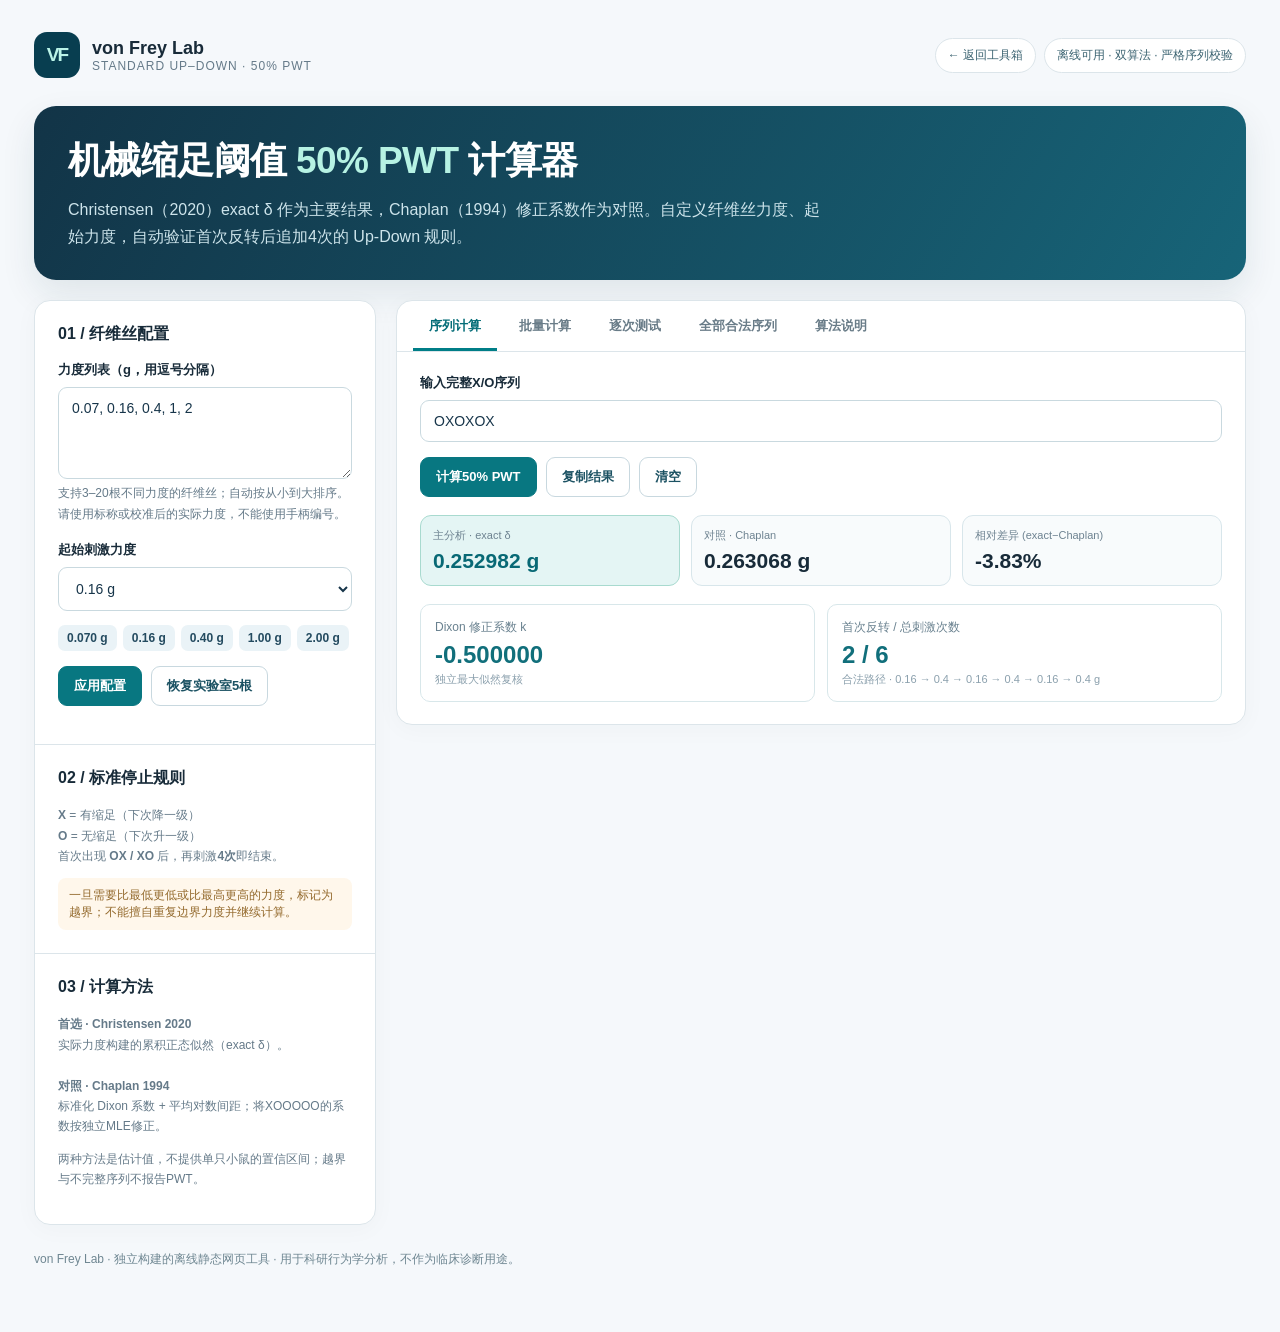
==== von-frey-pwt-calculator/index.html @ 16a39a07 "Add von Frey 50% PWT calculator" ====
<!doctype html>
<html lang="zh-CN">
<head>
<meta charset="utf-8" />
<meta name="viewport" content="width=device-width, initial-scale=1" />
<meta name="color-scheme" content="light" />
<title>50% PWT 计算器｜von Frey Up-Down 批量计算</title>
<meta name="description" content="免费的在线 von Frey 50% PWT 计算器，支持 Up-Down 序列校验、Christensen exact δ 与 Chaplan 算法、Excel 单列批量粘贴计算和结果复制。所有数据仅在浏览器本地处理。" />
<meta name="keywords" content="50% PWT计算器,von Frey,Up-Down法,机械缩足阈值,疼痛行为学,Christensen exact delta,Chaplan算法,批量计算,Excel" />
<meta name="author" content="Laishoupeng" />
<meta name="application-name" content="von Frey 50% PWT 计算器" />
<meta name="robots" content="index, follow, max-image-preview:large" />
<meta name="theme-color" content="#f5f8fb" />
<link rel="canonical" href="https://tools.laishoupeng.xyz/von-frey-pwt-calculator/" />
<meta property="og:type" content="website" />
<meta property="og:locale" content="zh_CN" />
<meta property="og:site_name" content="Laishoupeng 科研工具箱" />
<meta property="og:title" content="von Frey 50% PWT 计算器" />
<meta property="og:description" content="验证 Up-Down 序列，单次或批量计算 50% PWT，并将结果直接复制回 Excel。" />
<meta property="og:url" content="https://tools.laishoupeng.xyz/von-frey-pwt-calculator/" />
<meta name="twitter:card" content="summary" />
<meta name="twitter:title" content="von Frey 50% PWT 计算器" />
<meta name="twitter:description" content="支持 Excel 批量粘贴与结果复制的浏览器本地 50% PWT 计算工具。" />
<link rel="icon" type="image/svg+xml" href="data:image/svg+xml,%3Csvg xmlns='http://www.w3.org/2000/svg' viewBox='0 0 64 64'%3E%3Crect x='2' y='2' width='60' height='60' rx='14' fill='%23083e50'/%3E%3Cpath d='M10 43l10-12 9 7 11-20 14 8' fill='none' stroke='%23baf4e8' stroke-width='5' stroke-linecap='round' stroke-linejoin='round'/%3E%3Ccircle cx='40' cy='18' r='4' fill='%23f0b35c'/%3E%3C/svg%3E" />
<script type="application/ld+json">
{"@context":"https://schema.org","@type":"WebApplication","name":"von Frey 50% PWT 计算器","url":"https://tools.laishoupeng.xyz/von-frey-pwt-calculator/","description":"使用 Up-Down 序列单次或批量计算机械缩足阈值 50% PWT，并支持 Excel 结果复制。","applicationCategory":"ScienceApplication","operatingSystem":"Any","browserRequirements":"Requires a modern web browser with JavaScript enabled","isAccessibleForFree":true,"inLanguage":"zh-CN","featureList":["Up-Down 序列校验","Christensen exact δ 计算","Chaplan 1994 对照计算","Excel 单列批量计算","结果复制"]}
</script>
<style>
:root{font-family:Inter,"Segoe UI","PingFang SC","Microsoft YaHei",Arial,sans-serif;color:#182b39;background:#f5f8fb;--navy:#123147;--muted:#657a89;--aqua:#007e87;--aqualite:#e4f5f4;--line:#dce5ea;--orange:#a46b20;--red:#ac424a}
*{box-sizing:border-box}body{margin:0}.shell{max-width:1260px;margin:auto;padding:32px 24px 64px}.mast{display:flex;align-items:center;justify-content:space-between;gap:16px;margin-bottom:28px}.brand{display:flex;gap:12px;align-items:center}.mark{width:46px;height:46px;background:#083e50;color:#baf4e8;border-radius:13px;display:grid;place-items:center;font-weight:900;letter-spacing:-2px;font-size:19px}.brand small{display:block;color:var(--muted);font-size:12px;letter-spacing:1px}.brand b{font-size:18px}.tag{font-size:12px;background:white;color:#3c6472;border:1px solid var(--line);border-radius:99px;padding:8px 12px}.hero{background:linear-gradient(120deg,#123447,#176478);color:white;padding:30px 34px;border-radius:22px;box-shadow:0 14px 35px #173a4b19;margin-bottom:20px}.hero p{color:#cde4eb;margin:10px 0 0;line-height:1.7;max-width:760px}.hero h1{font-size:clamp(26px,3vw,37px);margin:0;font-weight:750;letter-spacing:-.6px}.hero em{font-style:normal;color:#b6f2e3}.layout{display:grid;grid-template-columns:342px minmax(0,1fr);gap:20px;align-items:start}.pane{background:white;border:1px solid var(--line);border-radius:16px;box-shadow:0 4px 24px #12304408;overflow:hidden}.pane section{padding:23px}.pane section+section{border-top:1px solid var(--line)}h2{font-size:16px;margin:0 0 16px}h3{font-size:14px;margin:0 0 10px}p,li{line-height:1.7}.hint{font-size:12px;color:var(--muted);line-height:1.7}.field{display:block;font-weight:650;font-size:13px;margin-bottom:8px}.control{width:100%;border:1px solid #c9d9df;border-radius:9px;padding:12px 13px;background:white;color:#17354a;font:inherit;font-size:14px}.control:focus{outline:2px solid #5dc6c3;outline-offset:1px}input,select,textarea{font:inherit}textarea{resize:vertical;min-height:92px}.gap{margin-top:17px}.pills{display:flex;gap:6px;flex-wrap:wrap;margin:14px 0 0}.pill{background:#eaf3f7;color:#244b60;border-radius:7px;padding:6px 9px;font-size:12px;font-weight:650}.metrics{display:grid;grid-template-columns:repeat(3,1fr);gap:11px;margin:18px 0}.metric{border:1px solid #d8e6eb;border-radius:11px;padding:12px;background:#f8fbfc}.metric label{color:#6e8391;font-size:11px;display:block;margin-bottom:6px}.metric b{font-size:21px;white-space:nowrap}.metric.feature{background:var(--aqualite);border-color:#a8dacf}.metric.feature b{color:#086975}.tabs{display:flex;gap:6px;border-bottom:1px solid var(--line);padding:0 16px;overflow:auto}.tab{border:0;background:none;border-bottom:3px solid transparent;padding:16px 16px 13px;cursor:pointer;white-space:nowrap;color:#697c88;font-weight:650;font-size:13px}.tab[aria-selected=true]{border-bottom-color:var(--aqua);color:#046d78}.view{padding:22px 23px}.view[hidden]{display:none}.actions{display:flex;align-items:center;gap:9px;flex-wrap:wrap;margin:15px 0}.btn{padding:10px 15px;border-radius:9px;border:1px solid #c8d8df;background:white;color:#1c5263;font-weight:650;cursor:pointer;font-size:13px}.btn.primary{color:white;background:#087781;border-color:#087781}.btn:disabled{opacity:.45;cursor:not-allowed}.btn:hover:not(:disabled){filter:brightness(.96)}.btn.red{color:#9d4a4e}.result{padding:15px 18px;background:#f0f8f9;border:1px solid #c5e2e6;border-radius:12px;margin-top:12px}.result.warning{background:#fff8ed;border-color:#f5d9a8}.result.error{background:#fff0f0;border-color:#f5c0c1}.result strong{display:block;font-size:16px;margin-bottom:4px}.result p{margin:4px 0;color:#456470;font-size:13px}.result.warning p{color:#8e681f}.result.error p{color:#8b4547}.two{display:grid;grid-template-columns:repeat(2,minmax(0,1fr));gap:12px}.kpi{border-radius:10px;border:1px solid #d8e7ea;padding:14px}.kpi span{display:block;color:#69818f;font-size:12px}.kpi strong{display:block;font-size:24px;margin-top:5px;color:#116f7b}.kpi small{display:block;font-size:11px;color:#8ba0ad;margin-top:3px}.stepper{display:flex;align-items:center;gap:11px;flex-wrap:wrap;padding:16px;background:#f5f9fa;border:1px solid var(--line);border-radius:12px}.stepper strong{font-size:27px;color:#074e67}.chip{background:#e8f3f6;border-radius:8px;padding:8px 10px;font-weight:650;font-size:13px}.chip.X{background:#fce8e7;color:#9b3540}.chip.O{background:#e3f3f0;color:#02746f}.step-track{display:flex;gap:7px;flex-wrap:wrap;margin:14px 0}.step-card{border:1px solid var(--line);border-radius:10px;padding:9px 12px;min-width:74px;text-align:center}.step-card b{display:block;font-size:18px;margin:3px 0}.step-card small{font-size:11px;color:var(--muted)}.step-card.X b{color:#b04b4d}.step-card.O b{color:#087c7e}.scroll{overflow:auto;max-height:430px;border:1px solid var(--line);border-radius:10px}.tbl{width:100%;border-collapse:collapse;font-size:12px;white-space:nowrap}.tbl th{background:#f0f6f8;color:#3b5967;text-align:left;font-size:12px;position:sticky;top:0;z-index:1}.tbl th,.tbl td{padding:10px 12px;border-bottom:1px solid #e4ebef}.tbl tr:hover td{background:#f8fbfc}.tablebar{display:flex;gap:8px;flex-wrap:wrap;justify-content:space-between;align-items:center;margin-bottom:12px}.tablebar input{max-width:230px}.note{padding:13px;border-left:3px solid #248e91;background:#eef7f8;border-radius:0 7px 7px 0;color:#365969;font-size:13px}.muted{color:var(--muted)}code{font-family:Consolas,monospace;background:#eef3f5;border-radius:4px;padding:2px 4px}a{color:#087984}.footer{margin:26px 0 0;color:#6f8792;font-size:12px}.badge{display:inline-block;background:#e6f5ef;color:#087a62;border-radius:6px;padding:4px 8px;font-size:11px}.formula{font-family:Cambria,Georgia,serif;font-size:17px}.small-value{font-size:11px;color:#718b95}.custom-note{margin-top:12px;padding:9px 11px;background:#fff7eb;border-radius:8px;color:#946a2d;font-size:12px}
@media(max-width:880px){.layout{grid-template-columns:1fr}.metrics{grid-template-columns:repeat(3,1fr)}.mast{flex-wrap:wrap}}@media(max-width:550px){.shell{padding:14px 12px 32px}.hero{padding:22px}.metrics{grid-template-columns:1fr}.two{grid-template-columns:1fr}.view{padding:16px}.pane section{padding:18px}}
/* Batch workflow and responsive refinements */
html{overflow-x:hidden}body{background:#f5f8fb}.pane{min-width:0}.mast-actions{display:flex;align-items:center;justify-content:flex-end;gap:8px;flex-wrap:wrap}.home-link{font-size:12px;background:white;color:#3c6472;border:1px solid var(--line);border-radius:99px;padding:8px 12px;text-decoration:none}.home-link:hover{border-color:#8bbdc2;color:#06727a}.tabs{scrollbar-width:thin}.batch-input{min-height:210px;line-height:1.65;font-family:"SFMono-Regular",Consolas,"Liberation Mono",monospace}.batch-summary{display:grid;grid-template-columns:repeat(3,minmax(0,1fr));gap:10px;margin:16px 0}.batch-stat{padding:12px 14px;border:1px solid #d7e5e9;border-radius:10px;background:#f8fbfc}.batch-stat span{display:block;color:#6d838f;font-size:11px}.batch-stat b{display:block;margin-top:3px;font-size:21px;color:#164d5c}.batch-stat.ok b{color:#08796f}.batch-stat.bad b{color:#a04950}.batch-status{display:inline-flex;align-items:center;border-radius:99px;padding:4px 8px;font-size:11px;font-weight:700}.batch-status.ok{color:#08745f;background:#e5f5ef}.batch-status.bad{color:#9b4048;background:#fcebec}.batch-status.blank{color:#71828a;background:#edf2f4}.batch-help{display:flex;align-items:flex-start;gap:8px;padding:11px 12px;margin-bottom:14px;border-radius:9px;background:#eef7f8;color:#436571;font-size:12px;line-height:1.6}.copy-feedback{margin:10px 0 0;font-size:12px;color:#08745f}.copy-feedback.error{color:#a04950}
@media(max-width:880px){.layout{display:flex;flex-direction:column}.layout main{order:1;width:100%}.layout aside{order:2;width:100%}}
@media(max-width:550px){.shell{padding:14px 10px 32px}.mast{align-items:flex-start;margin-bottom:16px}.brand{min-width:0}.brand small{font-size:10px;letter-spacing:.07em}.brand b{font-size:16px}.mark{width:42px;height:42px}.mast-actions{width:100%;justify-content:flex-start}.tag,.home-link{padding:7px 10px}.hero{padding:20px 18px;border-radius:16px}.hero h1{font-size:25px;line-height:1.2}.hero p{font-size:13px;line-height:1.6}.pane{border-radius:13px}.tabs{padding:0 6px;gap:0;scroll-snap-type:x proximity}.tab{padding:14px 11px 11px;scroll-snap-align:start}.view{padding:17px 14px}.pane section{padding:18px 15px}.control{font-size:16px}.actions{align-items:stretch}.actions .btn{flex:1 1 135px;min-height:44px}.batch-summary{grid-template-columns:1fr}.batch-input{min-height:185px}.scroll{max-height:390px}.tbl th,.tbl td{padding:9px 10px}.footer{padding-inline:4px}}
</style>
</head>
<body>
<div class="shell">
<header class="mast"><div class="brand"><span class="mark">VF</span><div><b>von Frey Lab</b><small>STANDARD UP–DOWN · 50% PWT</small></div></div><div class="mast-actions"><a class="home-link" href="/">← 返回工具箱</a><span class="tag">离线可用 · 双算法 · 严格序列校验</span></div></header>
<div class="hero"><h1>机械缩足阈值 <em>50% PWT</em> 计算器</h1><p>Christensen（2020）exact δ 作为主要结果，Chaplan（1994）修正系数作为对照。自定义纤维丝力度、起始力度，自动验证首次反转后追加4次的 Up-Down 规则。</p></div>
<div class="layout">
<aside class="pane"><section><h2>01 / 纤维丝配置</h2><label class="field" for="forces">力度列表（g，用逗号分隔）</label><textarea id="forces" class="control" spellcheck="false">0.07, 0.16, 0.4, 1, 2</textarea><div class="hint">支持3–20根不同力度的纤维丝；自动按从小到大排序。请使用标称或校准后的实际力度，不能使用手柄编号。</div><div class="gap"><label for="start" class="field">起始刺激力度</label><select id="start" class="control"></select></div><div class="pills" id="forcePills"></div><div class="actions"><button class="btn primary" id="apply">应用配置</button><button class="btn" id="resetDefault">恢复实验室5根</button></div><div class="result error" id="configError" hidden></div></section><section><h2>02 / 标准停止规则</h2><div class="hint"><b>X</b> = 有缩足（下次降一级）<br/><b>O</b> = 无缩足（下次升一级）<br/>首次出现 <b>OX / XO</b> 后，再刺激<b>4次</b>即结束。</div><div class="custom-note">一旦需要比最低更低或比最高更高的力度，标记为越界；不能擅自重复边界力度并继续计算。</div></section><section><h2>03 / 计算方法</h2><div class="hint"><b>首选 · Christensen 2020</b><br/>实际力度构建的累积正态似然（exact δ）。<br/><br/><b>对照 · Chaplan 1994</b><br/>标准化 Dixon 系数 + 平均对数间距；将XOOOOO的系数按独立MLE修正。</div><p class="hint">两种方法是估计值，不提供单只小鼠的置信区间；越界与不完整序列不报告PWT。</p></section></aside>
<main class="pane">
<div class="tabs" role="tablist"><button class="tab" role="tab" data-view="calc" aria-selected="true">序列计算</button><button class="tab" role="tab" data-view="batch" aria-selected="false">批量计算</button><button class="tab" role="tab" data-view="guide" aria-selected="false">逐次测试</button><button class="tab" role="tab" data-view="lookup" aria-selected="false">全部合法序列</button><button class="tab" role="tab" data-view="methods" aria-selected="false">算法说明</button></div>
<div class="view" id="calc"><label class="field" for="sequence">输入完整X/O序列</label><input class="control" id="sequence" value="OXOXOX" autocomplete="off" spellcheck="false" placeholder="例如 OXOXOX"/><div class="actions"><button id="doCalc" class="btn primary">计算50% PWT</button><button id="copyResult" class="btn">复制结果</button><button id="clearSeq" class="btn">清空</button></div><div id="calcOutput"></div></div>
<div class="view" id="batch" hidden><h2>从 Excel 批量计算</h2><div class="batch-help">从 Excel 复制一列 X/O 序列并直接粘贴到下方。粘贴后自动计算；内部空白行会保留，复制主结果列时仍与原行对齐。</div><label class="field" for="batchSequences">每行一个完整 X/O 序列</label><textarea class="control batch-input" id="batchSequences" autocomplete="off" spellcheck="false" placeholder="例如：&#10;OXOXOX&#10;XOXOXO&#10;OOXOXO"></textarea><div class="actions"><button id="doBatch" class="btn primary">批量计算</button><button id="copyBatchExact" class="btn" disabled>复制主结果列</button><button id="copyBatchTable" class="btn" disabled>复制完整表格</button><button id="clearBatch" class="btn">清空</button></div><p id="batchMessage" class="copy-feedback" role="status" aria-live="polite"></p><div id="batchSummary" class="batch-summary" hidden><div class="batch-stat"><span>输入行数</span><b id="batchTotal">0</b></div><div class="batch-stat ok"><span>成功计算</span><b id="batchOk">0</b></div><div class="batch-stat bad"><span>需检查</span><b id="batchBad">0</b></div></div><div id="batchTableWrap" class="scroll" hidden><table class="tbl"><thead><tr><th>行</th><th>序列</th><th>exact δ (g)</th><th>Chaplan (g)</th><th>状态</th></tr></thead><tbody id="batchRows"></tbody></table></div></div>
<div class="view" id="guide" hidden><h2>逐次刺激记录</h2><p class="hint">模拟实验记录：点击一次缩足状态后，自动提示下一根纤维丝。达到标准停止规则后停止。</p><div class="stepper"><div><div class="hint" id="guideStepLabel">下一次</div><strong id="guideForce">0.16 g</strong></div><span class="muted" id="guideInstruction">准备开始</span></div><div class="actions"><button id="guideO" class="btn primary">O · 未缩足</button><button id="guideX" class="btn">X · 有缩足</button><button id="guideUndo" class="btn">撤销</button><button id="guideReset" class="btn red">重置</button></div><div class="step-track" id="guideHistory"></div><div id="guideOutput"></div></div>
<div class="view" id="lookup" hidden><div class="tablebar"><div><h2 style="margin:0">完整合法序列查询表</h2><span class="hint" id="summaryCount"></span></div><div class="actions"><button class="btn" id="exportCSV">导出CSV</button><button class="btn" id="exportJSON">导出JSON</button></div></div><div class="tablebar"><input class="control" id="filterSeq" placeholder="筛选序列，例如 OXO"/></div><div class="scroll"><table class="tbl"><thead><tr><th>序列</th><th>exact δ (g)</th><th>Chaplan (g)</th><th>差异</th><th>路径 (g)</th></tr></thead><tbody id="lookupRows"></tbody></table></div><p class="hint" id="boundaryCount"></p></div>
<div class="view" id="methods" hidden><h2>数学模型与出处</h2><p class="note">所有输入力度先转换为log₁₀(g)。给定各次阳性和阴性结果，使用累积正态模型的条件似然估计50%位置，最后再取10的幂转换回g。</p><h3 class="gap">Christensen exact δ（主算法）</h3><p class="hint">重建每次刺激的真实对数力度。以本轮实际访问的最高和最低纤维丝的对数差，除以其级数差，作为模型宽度参数 d；对给定各次X/O的正态似然，沿最后一次力度的对数值±2d数值寻优，得到50%对数阈值。与作者公开R程序的 <code>delta_type = "exact"</code> 定义一致。</p><h3>Chaplan 传统对照</h3><p class="hint"><span class="formula">PWT = F<sub>last</sub> × 10<sup>kδ</sup></span>，其中δ为全套纤维丝的平均对数间距，k通过等间隔、标准差为1的正态二元反应似然重新计算，而不是复制可能有误的k查表。对 <code>XOOOOO</code> 得到约 −0.893064，而不是疑似笔误的 −0.983。</p><h3>边界与局限</h3><p class="hint">这里的“exact”指按实际力度估计，而不等于获得生理真值或完美置信区间。算法假定每次刺激条件独立、反应分布稳定；每次测试应避免强烈运动与非刺激诱发缩足。所有输出在统计上属于模型点估计。</p><h3>论文与实现</h3><p class="hint"><a href="https://doi.org/10.1002/ejp.1528" target="_blank" rel="noopener">Christensen et al., European Journal of Pain (2020)</a><br/><a href="https://github.com/MikkelAStorm/Up.Down.Method" target="_blank" rel="noopener">作者R算法</a><br/><a href="https://doi.org/10.1016/0165-0270(94)90144-9" target="_blank" rel="noopener">Chaplan et al., Journal of Neuroscience Methods (1994)</a></p></div>
</main></div>
<footer class="footer">von Frey Lab · 独立构建的离线静态网页工具 · 用于科研行为学分析，不作为临床诊断用途。</footer>
</div>
<script>
/*
 Von Frey Up-Down 50% threshold calculator.
 Independent JavaScript implementation of the published statistical procedures.
 Christensen exact δ definition verified against M.A. Storm public up_down_ld50 R implementation.
 License: MIT for this independently authored JavaScript implementation.
 Bibliography in README. No copied R source code.
*/
(function (root, maker) {
  const api = maker();
  if (typeof module === 'object' && module.exports) module.exports = api;
  root.VonFreyEngine = api;
})(typeof globalThis !== 'undefined' ? globalThis : this, function () {
  'use strict';
  const SQRT2 = Math.sqrt(2);
  function parseForces(input) {
    const raw = Array.isArray(input) ? input.map(Number) : String(input).split(/[\s,，;；、]+/).filter(Boolean).map(Number);
    if (raw.length < 3 || raw.length > 20) throw Error('需要3–20根已标定力度的纤维丝。');
    if (raw.some(x => !Number.isFinite(x) || x <= 0)) throw Error('力度必须是正数，单位g。');
    const f = raw.slice().sort((a,b)=>a-b);
    if (f.some((v,i)=>i>0 && (v-f[i-1]) < 1e-12)) throw Error('力度必须互不重复。');
    return f;
  }
  function stepIndex(forces,start) {
    const i = forces.findIndex(f=>Math.abs(f-start)<Math.max(1e-12,Math.abs(f)*1e-10));
    if(i<0) throw Error('起始力度必须是纤维丝列表中的一根。');
    return i;
  }
  function analyze(raw, forces, start, extra=4) {
    let seq=String(raw||'').toUpperCase().replace(/[\s,，;；、]+/g,'');
    const f=parseForces(forces), st=stepIndex(f,Number(start));
    if (!Number.isInteger(extra) || extra<1 || extra>20) throw Error('反转后追加次数应在1–20之间。');
    if (/[^XO]/.test(seq)) return {status:'invalid',message:'只能使用X（缩足）或O（未缩足）表示刺激结果。',sequence:seq};
    let indices=[],reverseAt=-1, next=st;
    for(let i=0;i<seq.length;i++){
      if(next<0 || next>=f.length) return {status:'invalid',message:`第${i+1}次刺激需要超出已有纤维丝范围，数据不可能按当前配置产生。`,sequence:seq,path_g:indices.map(j=>f[j])};
      indices.push(next);
      if (i>0 && reverseAt<0 && seq[i]!==seq[i-1])reverseAt=i;
      if (reverseAt>=0 && i >= reverseAt+extra+1) return {status:'invalid',message:`首次反转后只允许追加${extra}次刺激，存在多余的响应记录。`,sequence:seq,path_g:indices.map(j=>f[j])};
      if (reverseAt>=0 && i===reverseAt+extra && seq.length!==i+1) return {status:'invalid',message:`首次反转后只允许追加${extra}次刺激，实际输入了额外记录。`,sequence:seq,path_g:indices.map(j=>f[j])};
      if (reverseAt>=0 && i===reverseAt+extra) return {status:'complete',sequence:seq,path_g:indices.map(j=>f[j]),indices,reverse_trial:reverseAt+1,expected_length:reverseAt+1+extra,first_force_g:f[st],last_force_g:f[indices[indices.length-1]],forced_end:true};
      next += seq[i]==='X'?-1:1;
    }
    if(next<0 || next>=f.length) return {status:'boundary',sequence:seq,path_g:indices.map(j=>f[j]),message:`需要${next<0?'更低':'更高'}一级纤维丝，当前无法继续标准Up-Down测定；请补充纤维丝。`};
    return {status:'incomplete',sequence:seq,path_g:indices.map(j=>f[j]),next_force_g:f[next],reverse_trial:reverseAt<0?null:reverseAt+1,remaining:reverseAt<0?null:reverseAt+extra+1-seq.length,message:reverseAt<0?'尚未出现首次反转，继续测试。':`首次反转后还需${reverseAt+extra+1-seq.length}次刺激。`};
  }
  // Complementary error function; max absolute error approximately 1.5e-7.
  // Used only as the standard-normal CDF evaluation in a one-parameter likelihood.
  function erfc(x) {
    const z=Math.abs(x), t=1/(1+z*0.5);
    const a=t*Math.exp(-z*z - 1.26551223 + t*(1.00002368 + t*(0.37409196 + t*(0.09678418 + t*(-0.18628806 + t*(0.27886807 + t*(-1.13520398 + t*(1.48851587 + t*(-0.82215223 + t*0.17087277)))))))));
    return x>=0 ? a : 2-a;
  }
  function cdf(x){return Math.max(1e-300,Math.min(1-1e-15,0.5*erfc(-x/SQRT2)));}
  function goldenMin(f,lo,hi){
    const t=(Math.sqrt(5)-1)/2;
    let a=lo,b=hi,c=b-t*(b-a),d=a+t*(b-a),fc=f(c),fd=f(d);
    for(let i=0;i<175;i++){
      if(Math.abs(b-a) < 1e-10*Math.max(1,Math.abs(a),Math.abs(b)))break;
      if(fc<fd){b=d;d=c;fd=fc;c=b-t*(b-a);fc=f(c);}else{a=c;c=d;fc=fd;d=a+t*(b-a);fd=f(d);}
    }
    return (a+b)/2;
  }
  function modelMLE(x, seq, sd, a, b){
    const fn=mu=>{
      let nll=0;
      for(let i=0;i<x.length;i++){
        const z=(x[i]-mu)/sd, p=cdf(z);
        nll -= seq[i]==='X' ? Math.log(p) : Math.log1p(-p);
      }
      return nll;
    };
    return goldenMin(fn,a,b);
  }
  function calculate(sequence,forces,start,extra=4){
    const f=parseForces(forces);
    const v=analyze(sequence,f,start,extra);
    if(v.status!=='complete')return v;
    const xs=v.indices.map(i=>Math.log10(f[i]));
    const low=Math.min(...v.indices),high=Math.max(...v.indices);
    const localDelta=(Math.log10(f[high])-Math.log10(f[low]))/(high-low);
    const constantDelta=(Math.log10(f[f.length-1])-Math.log10(f[0]))/(f.length-1);
    const lastX=xs[xs.length-1];
    const muExact=modelMLE(xs,v.sequence,localDelta,lastX-2*localDelta,lastX+2*localDelta);
    const idx=v.indices.map(Number);
    const theta=modelMLE(idx,v.sequence,1,idx[idx.length-1]-10,idx[idx.length-1]+10);
    const k=theta-idx[idx.length-1];
    const classic=f[v.indices[v.indices.length-1]]*Math.pow(10,k*constantDelta);
    const exact=Math.pow(10,muExact);
    return {...v,exact_pwt_g:exact,chaplan_pwt_g:classic,k_corrected:k,constant_delta:constantDelta,local_delta:localDelta,diff_percent:(exact/classic-1)*100,exact_boundary_warning:Math.abs(muExact-(lastX-2*localDelta))<1e-7||Math.abs(muExact-(lastX+2*localDelta))<1e-7};
  }
  function allValid(forces,start,extra=4){
    const f=parseForces(forces), r=[], excluded=new Set();
    function explore(s){
      const v=analyze(s,f,start,extra);
      if(v.status==='complete'){r.push(calculate(s,f,start,extra));return;}
      if(v.status==='boundary'){excluded.add(s);return;}
      if(v.status==='invalid')return;
      explore(s+'O');explore(s+'X');
    }
    explore('');
    r.sort((a,b)=>a.sequence.length-b.sequence.length || a.sequence.localeCompare(b.sequence));
    return {rows:r,boundary_prefixes:[...excluded].sort()};
  }
  return {parseForces,analyze,calculate,allValid};
});

</script>
<script>
(function(){
'use strict';
const E=window.VonFreyEngine;
const $=id=>document.getElementById(id);
let fs=[.07,.16,.4,1,2], start=.16, guideSeq='', all=null, last=null, batchRows=[], batchTimer=null;
function fmt(n,d=6){return Number(n).toFixed(d)}
function esc(s){return String(s).replace(/[&<>"']/g,c=>({'&':'&amp;','<':'&lt;','>':'&gt;','"':'&quot;',"'":'&#39;'}[c]));}
function save(name,body,type){const b=new Blob([body],{type}); const url=URL.createObjectURL(b);const a=document.createElement('a');a.href=url;a.download=name;document.body.append(a);a.click();a.remove();setTimeout(()=>URL.revokeObjectURL(url),2000)}
function buildConfig(){try{const candidate=E.parseForces($('forces').value); const old=+($('start').value||.16); fs=candidate;start=fs.some(x=>Math.abs(x-old)<1e-10)?old:fs[Math.floor(fs.length/2)];$('start').innerHTML=fs.map(x=>`<option value="${x}" ${x===start?'selected':''}>${x} g</option>`).join('');$('forcePills').innerHTML=fs.map(x=>`<span class="pill">${fmt(x, x<.1?3:2)} g</span>`).join('');$('configError').hidden=true;all=E.allValid(fs,start);renderLookup();guideSeq='';renderGuide();renderCalc();refreshBatch();}catch(err){$('configError').hidden=false;$('configError').textContent=err.message;}}
function updateStart(){start=+$('start').value;all=E.allValid(fs,start);renderLookup();guideSeq='';renderGuide();renderCalc();refreshBatch();}
function resultHTML(v){if(v.status==='complete')return `<div class="metrics"><div class="metric feature"><label>主分析 · exact δ</label><b>${fmt(v.exact_pwt_g)} g</b></div><div class="metric"><label>对照 · Chaplan</label><b>${fmt(v.chaplan_pwt_g)} g</b></div><div class="metric"><label>相对差异 (exact−Chaplan)</label><b>${v.diff_percent>0?'+':''}${fmt(v.diff_percent,2)}%</b></div></div><div class="two"><div class="kpi"><span>Dixon 修正系数 k</span><strong>${fmt(v.k_corrected,6)}</strong><small>独立最大似然复核</small></div><div class="kpi"><span>首次反转 / 总刺激次数</span><strong>${v.reverse_trial} / ${v.sequence.length}</strong><small>合法路径 · ${v.path_g.join(' → ')} g</small></div></div>${v.exact_boundary_warning?'<div class="result warning">该序列的exact参数接近搜索范围边缘，需谨慎解释。</div>':''}`;
let name=v.status==='boundary'?'超出纤维丝范围':v.status==='incomplete'?'序列尚未完成':'序列不合法';return `<div class="result ${v.status==='invalid'?'error':'warning'}"><strong>${name}</strong><p>${esc(v.message)}</p>${v.next_force_g?'<p>下一根：'+v.next_force_g+' g</p>':''}${v.path_g&&v.path_g.length?'<p>已测试力度：'+esc(v.path_g.join(' → '))+' g</p>':''}</div>`}
function renderCalc(){const input=$('sequence').value;last=E.calculate(input,fs,start);$('calcOutput').innerHTML=resultHTML(last)}
function batchStatus(v){if(v.status==='complete')return '计算成功';if(v.status==='boundary')return '超出范围';if(v.status==='incomplete')return '序列未完成';if(v.status==='blank')return '空白行';return '序列不合法';}
function readBatchLines(){const lines=$('batchSequences').value.replace(/\r\n?/g,'\n').split('\n');while(lines.length&&lines[lines.length-1].trim()==='')lines.pop();return lines.map((value,index)=>({row:index+1,sequence:value.trim()}));}
function renderBatch(){const total=batchRows.length,ok=batchRows.filter(r=>r.result.status==='complete').length,bad=batchRows.filter(r=>r.result.status!=='complete'&&r.result.status!=='blank').length;$('batchSummary').hidden=total===0;$('batchTableWrap').hidden=total===0;$('batchTotal').textContent=total;$('batchOk').textContent=ok;$('batchBad').textContent=bad;$('copyBatchExact').disabled=total===0||ok===0;$('copyBatchTable').disabled=total===0;$('batchRows').innerHTML=batchRows.map(r=>{const v=r.result,complete=v.status==='complete',blank=v.status==='blank',message=complete?'':blank?'':v.message||'';return `<tr><td>${r.row}</td><td>${r.sequence?`<code>${esc(r.sequence)}</code>`:'—'}</td><td>${complete?fmt(v.exact_pwt_g):'—'}</td><td>${complete?fmt(v.chaplan_pwt_g):'—'}</td><td><span class="batch-status ${complete?'ok':blank?'blank':'bad'}" title="${esc(message)}">${batchStatus(v)}</span></td></tr>`}).join('');}
function runBatch(silent=false){const lines=readBatchLines();batchRows=lines.map(item=>({row:item.row,sequence:item.sequence,result:item.sequence?E.calculate(item.sequence,fs,start):{status:'blank',message:'空白行'}}));renderBatch();if(!silent)$('batchMessage').textContent=lines.length?`已按当前配置计算 ${lines.length} 行。`:'';}
function refreshBatch(){if($('batchSequences').value.trim())runBatch(true);else{batchRows=[];renderBatch();}}
async function copyText(text){try{if(navigator.clipboard&&window.isSecureContext){await navigator.clipboard.writeText(text);return true;}const area=document.createElement('textarea');area.value=text;area.setAttribute('readonly','');area.style.position='fixed';area.style.opacity='0';document.body.append(area);area.select();const ok=document.execCommand('copy');area.remove();return ok;}catch(_){return false;}}
async function copyBatch(mode){if(!batchRows.length)return;const text=mode==='exact'?batchRows.map(r=>r.result.status==='complete'?fmt(r.result.exact_pwt_g):'').join('\r\n'):[['序列','exact δ (g)','Chaplan (g)','状态','说明'].join('\t'),...batchRows.map(r=>{const v=r.result;return [r.sequence,v.status==='complete'?fmt(v.exact_pwt_g):'',v.status==='complete'?fmt(v.chaplan_pwt_g):'',batchStatus(v),v.status==='complete'?'':v.message||''].join('\t')})].join('\r\n');const ok=await copyText(text);$('batchMessage').textContent=ok?(mode==='exact'?'主结果列已复制，可直接粘贴回 Excel。':'完整结果表已复制，可直接粘贴到 Excel。'):'复制失败，请检查浏览器剪贴板权限。';$('batchMessage').classList.toggle('error',!ok);}
function renderGuide(){const v=E.analyze(guideSeq,fs,start);const finished=v.status==='complete'||v.status==='boundary'||v.status==='invalid';$('guideO').disabled=finished;$('guideX').disabled=finished;$('guideUndo').disabled=guideSeq.length===0;$('guideForce').textContent=v.next_force_g?`${v.next_force_g} g`:'—';$('guideStepLabel').textContent=finished?'本轮结束':`第 ${guideSeq.length+1} 次刺激`;$('guideInstruction').textContent=v.status==='incomplete'?(v.reverse_trial?`第${v.reverse_trial}次出现首次反转`:'尚未反转'):v.status==='complete'?'达到标准停止规则':v.status==='boundary'?'下一步已越界':'等待开始';$('guideHistory').innerHTML=[...guideSeq].map((x,i)=>`<div class="step-card ${x}"><small>${i+1} / ${v.path_g?.[i]||'?' } g</small><b>${x}</b></div>`).join('');$('guideOutput').innerHTML=guideSeq.length?resultHTML(E.calculate(guideSeq,fs,start)):'';}
function renderLookup(){if(!all)return;$('summaryCount').textContent=`${all.rows.length}条合法完整序列，${all.boundary_prefixes.length}种边界终止路径`;$('boundaryCount').textContent='边界前缀：'+all.boundary_prefixes.join('、')+'。这些记录均无法生成完整50% PWT。';drawLookup();}
function drawLookup(){const q=$('filterSeq').value.trim().toUpperCase();const rows=all.rows.filter(r=>r.sequence.includes(q));$('lookupRows').innerHTML=rows.map(r=>`<tr><td><code>${r.sequence}</code></td><td><b>${fmt(r.exact_pwt_g)}</b></td><td>${fmt(r.chaplan_pwt_g)}</td><td>${r.diff_percent>0?'+':''}${fmt(r.diff_percent,2)}%</td><td>${r.path_g.join(' → ')}</td></tr>`).join('')||'<tr><td colspan="5">无匹配的合法序列</td></tr>'}
function exportRows(){return all.rows.map(r=>({sequence:r.sequence,exact_pwt_g:r.exact_pwt_g,chaplan_corrected_pwt_g:r.chaplan_pwt_g,k_corrected:r.k_corrected,delta_mean: r.constant_delta,delta_local:r.local_delta,first_reversal_trial:r.reverse_trial,forces_g:r.path_g}));}
for(const b of document.querySelectorAll('.tab'))b.addEventListener('click',()=>{for(const tab of document.querySelectorAll('.tab')){let active=tab===b;tab.setAttribute('aria-selected',String(active));$(tab.dataset.view).hidden=!active;}});
$('apply').onclick=buildConfig;$('start').onchange=updateStart;$('resetDefault').onclick=()=>{$('forces').value='0.07, 0.16, 0.4, 1, 2';$('start').innerHTML='<option value="0.16">0.16 g</option>';buildConfig();};$('doCalc').onclick=renderCalc;$('sequence').addEventListener('keydown',e=>{if(e.key==='Enter')renderCalc()});$('clearSeq').onclick=()=>{$('sequence').value='';renderCalc()};$('copyResult').onclick=()=>{if(last?.status==='complete')navigator.clipboard?.writeText(`配置=${fs.join(',')}g;起点=${start}g;序列=${last.sequence};exact=${fmt(last.exact_pwt_g)}g;Chaplan=${fmt(last.chaplan_pwt_g)}g;路径=${last.path_g.join('>')}`)};
$('doBatch').onclick=()=>runBatch();$('batchSequences').addEventListener('input',()=>{clearTimeout(batchTimer);batchTimer=setTimeout(()=>runBatch(),220)});$('copyBatchExact').onclick=()=>copyBatch('exact');$('copyBatchTable').onclick=()=>copyBatch('table');$('clearBatch').onclick=()=>{clearTimeout(batchTimer);$('batchSequences').value='';$('batchMessage').textContent='';$('batchMessage').classList.remove('error');batchRows=[];renderBatch()};
$('guideO').onclick=()=>{guideSeq+='O';renderGuide()};$('guideX').onclick=()=>{guideSeq+='X';renderGuide()};$('guideUndo').onclick=()=>{guideSeq=guideSeq.slice(0,-1);renderGuide()};$('guideReset').onclick=()=>{guideSeq='';renderGuide()};$('filterSeq').oninput=drawLookup;
$('exportJSON').onclick=()=>save('von_frey_lookup_custom.json',JSON.stringify({filaments_g:fs,start_force_g:start,protocol:'first reversal + four stimuli',primary:'Christensen 2020 exact δ',reference:'Chaplan 1994 corrected',rows:exportRows(),boundary_prefixes:all.boundary_prefixes},null,2),'application/json');
$('exportCSV').onclick=()=>{const headers=['sequence','exact_pwt_g','chaplan_corrected_pwt_g','k_corrected','delta_mean','delta_local','first_reversal_trial','forces_g'];const lines=[headers.join(','),...exportRows().map(r=>headers.map(h=>h==='forces_g'?`"${r[h].join(' > ')}"`:r[h]).join(','))];save('von_frey_lookup_custom.csv','\uFEFF'+lines.join('\r\n'),'text/csv;charset=utf-8')};
buildConfig();
})();
</script>
</body></html>
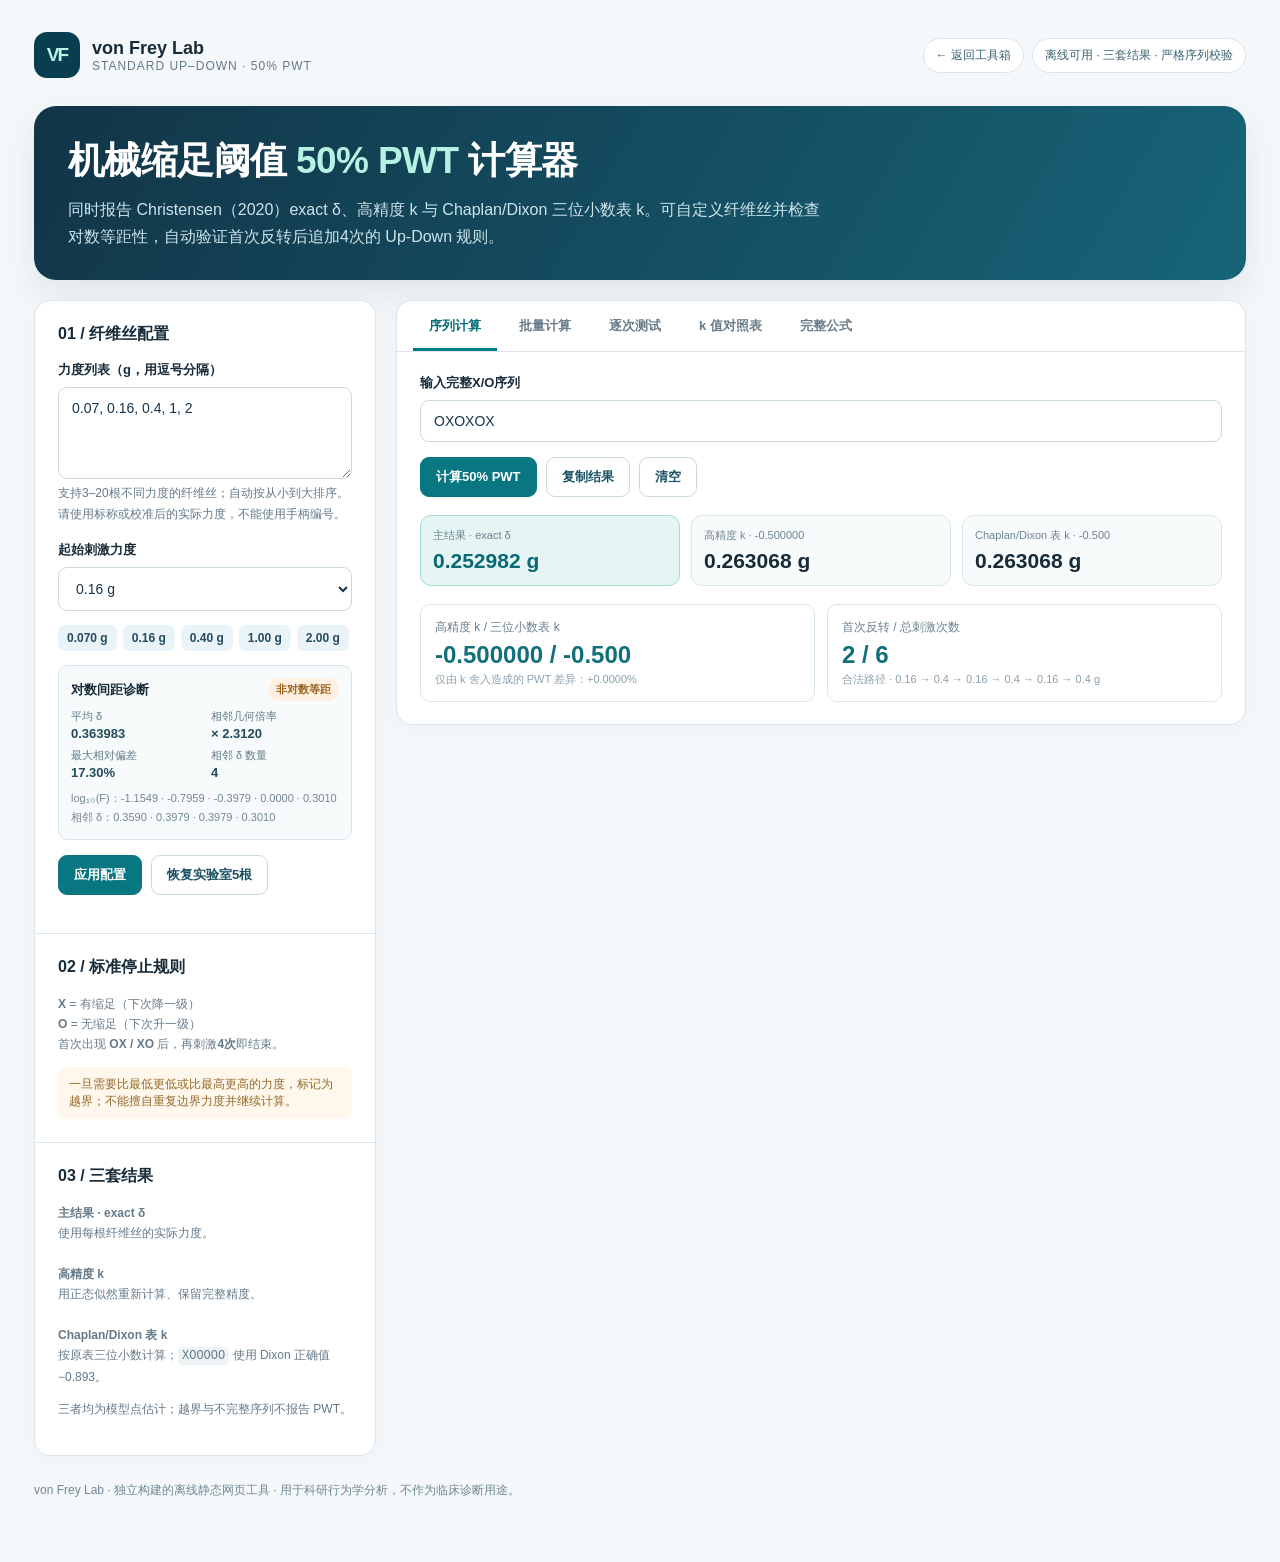
==== commit f55d646f: "Add Chaplan k table comparison and formulas" ====
--- a/von-frey-pwt-calculator/index.html
+++ b/von-frey-pwt-calculator/index.html
@@ -4,9 +4,9 @@
 <meta charset="utf-8" />
 <meta name="viewport" content="width=device-width, initial-scale=1" />
 <meta name="color-scheme" content="light" />
-<title>50% PWT 计算器｜von Frey Up-Down 批量计算</title>
-<meta name="description" content="免费的在线 von Frey 50% PWT 计算器，支持 Up-Down 序列校验、Christensen exact δ 与 Chaplan 算法、Excel 单列批量粘贴计算和结果复制。所有数据仅在浏览器本地处理。" />
-<meta name="keywords" content="50% PWT计算器,von Frey,Up-Down法,机械缩足阈值,疼痛行为学,Christensen exact delta,Chaplan算法,批量计算,Excel" />
+<title>50% PWT 计算器｜Chaplan k 值表与完整公式</title>
+<meta name="description" content="免费的在线 von Frey 50% PWT 计算器，支持 Christensen exact δ、高精度 k、Chaplan/Dixon 原表 k 对照、完整公式、对数等距诊断及 Excel 批量计算。所有数据仅在浏览器本地处理。" />
+<meta name="keywords" content="50% PWT计算器,von Frey,Up-Down法,Chaplan k值表,Dixon 1980,机械缩足阈值,Christensen exact delta,对数等距,批量计算,Excel" />
 <meta name="author" content="Laishoupeng" />
 <meta name="application-name" content="von Frey 50% PWT 计算器" />
 <meta name="robots" content="index, follow, max-image-preview:large" />
@@ -16,14 +16,14 @@
 <meta property="og:locale" content="zh_CN" />
 <meta property="og:site_name" content="Laishoupeng 科研工具箱" />
 <meta property="og:title" content="von Frey 50% PWT 计算器" />
-<meta property="og:description" content="验证 Up-Down 序列，单次或批量计算 50% PWT，并将结果直接复制回 Excel。" />
+<meta property="og:description" content="验证 Up-Down 序列，对照 Chaplan/Dixon 原表与高精度 k，单次或批量计算 50% PWT。" />
 <meta property="og:url" content="https://tools.laishoupeng.xyz/von-frey-pwt-calculator/" />
 <meta name="twitter:card" content="summary" />
 <meta name="twitter:title" content="von Frey 50% PWT 计算器" />
-<meta name="twitter:description" content="支持 Excel 批量粘贴与结果复制的浏览器本地 50% PWT 计算工具。" />
+<meta name="twitter:description" content="含 Chaplan/Dixon k 值对照、完整公式、等距诊断与 Excel 批量计算。" />
 <link rel="icon" type="image/svg+xml" href="data:image/svg+xml,%3Csvg xmlns='http://www.w3.org/2000/svg' viewBox='0 0 64 64'%3E%3Crect x='2' y='2' width='60' height='60' rx='14' fill='%23083e50'/%3E%3Cpath d='M10 43l10-12 9 7 11-20 14 8' fill='none' stroke='%23baf4e8' stroke-width='5' stroke-linecap='round' stroke-linejoin='round'/%3E%3Ccircle cx='40' cy='18' r='4' fill='%23f0b35c'/%3E%3C/svg%3E" />
 <script type="application/ld+json">
-{"@context":"https://schema.org","@type":"WebApplication","name":"von Frey 50% PWT 计算器","url":"https://tools.laishoupeng.xyz/von-frey-pwt-calculator/","description":"使用 Up-Down 序列单次或批量计算机械缩足阈值 50% PWT，并支持 Excel 结果复制。","applicationCategory":"ScienceApplication","operatingSystem":"Any","browserRequirements":"Requires a modern web browser with JavaScript enabled","isAccessibleForFree":true,"inLanguage":"zh-CN","featureList":["Up-Down 序列校验","Christensen exact δ 计算","Chaplan 1994 对照计算","Excel 单列批量计算","结果复制"]}
+{"@context":"https://schema.org","@type":"WebApplication","name":"von Frey 50% PWT 计算器","url":"https://tools.laishoupeng.xyz/von-frey-pwt-calculator/","description":"使用 Up-Down 序列计算机械缩足阈值 50% PWT，并对照 Christensen exact δ、高精度 k 与 Chaplan/Dixon 表 k。","applicationCategory":"ScienceApplication","operatingSystem":"Any","browserRequirements":"Requires a modern web browser with JavaScript enabled","isAccessibleForFree":true,"inLanguage":"zh-CN","featureList":["Up-Down 序列校验","Christensen exact δ 计算","Chaplan/Dixon k 值表对照","高精度 k 计算","纤维丝对数等距诊断","Excel 单列批量计算","完整公式"]}
 </script>
 <style>
 :root{font-family:Inter,"Segoe UI","PingFang SC","Microsoft YaHei",Arial,sans-serif;color:#182b39;background:#f5f8fb;--navy:#123147;--muted:#657a89;--aqua:#007e87;--aqualite:#e4f5f4;--line:#dce5ea;--orange:#a46b20;--red:#ac424a}
@@ -32,22 +32,23 @@
 /* Batch workflow and responsive refinements */
 html{overflow-x:hidden}body{background:#f5f8fb}.pane{min-width:0}.mast-actions{display:flex;align-items:center;justify-content:flex-end;gap:8px;flex-wrap:wrap}.home-link{font-size:12px;background:white;color:#3c6472;border:1px solid var(--line);border-radius:99px;padding:8px 12px;text-decoration:none}.home-link:hover{border-color:#8bbdc2;color:#06727a}.tabs{scrollbar-width:thin}.batch-input{min-height:210px;line-height:1.65;font-family:"SFMono-Regular",Consolas,"Liberation Mono",monospace}.batch-summary{display:grid;grid-template-columns:repeat(3,minmax(0,1fr));gap:10px;margin:16px 0}.batch-stat{padding:12px 14px;border:1px solid #d7e5e9;border-radius:10px;background:#f8fbfc}.batch-stat span{display:block;color:#6d838f;font-size:11px}.batch-stat b{display:block;margin-top:3px;font-size:21px;color:#164d5c}.batch-stat.ok b{color:#08796f}.batch-stat.bad b{color:#a04950}.batch-status{display:inline-flex;align-items:center;border-radius:99px;padding:4px 8px;font-size:11px;font-weight:700}.batch-status.ok{color:#08745f;background:#e5f5ef}.batch-status.bad{color:#9b4048;background:#fcebec}.batch-status.blank{color:#71828a;background:#edf2f4}.batch-help{display:flex;align-items:flex-start;gap:8px;padding:11px 12px;margin-bottom:14px;border-radius:9px;background:#eef7f8;color:#436571;font-size:12px;line-height:1.6}.copy-feedback{margin:10px 0 0;font-size:12px;color:#08745f}.copy-feedback.error{color:#a04950}
 @media(max-width:880px){.layout{display:flex;flex-direction:column}.layout main{order:1;width:100%}.layout aside{order:2;width:100%}}
-@media(max-width:550px){.shell{padding:14px 10px 32px}.mast{align-items:flex-start;margin-bottom:16px}.brand{min-width:0}.brand small{font-size:10px;letter-spacing:.07em}.brand b{font-size:16px}.mark{width:42px;height:42px}.mast-actions{width:100%;justify-content:flex-start}.tag,.home-link{padding:7px 10px}.hero{padding:20px 18px;border-radius:16px}.hero h1{font-size:25px;line-height:1.2}.hero p{font-size:13px;line-height:1.6}.pane{border-radius:13px}.tabs{padding:0 6px;gap:0;scroll-snap-type:x proximity}.tab{padding:14px 11px 11px;scroll-snap-align:start}.view{padding:17px 14px}.pane section{padding:18px 15px}.control{font-size:16px}.actions{align-items:stretch}.actions .btn{flex:1 1 135px;min-height:44px}.batch-summary{grid-template-columns:1fr}.batch-input{min-height:185px}.scroll{max-height:390px}.tbl th,.tbl td{padding:9px 10px}.footer{padding-inline:4px}}
+.spacing-diagnostics{margin-top:14px;border:1px solid #d6e5e9;border-radius:10px;padding:12px;background:#f8fbfc}.spacing-head{display:flex;align-items:center;justify-content:space-between;gap:8px;margin-bottom:8px}.spacing-head strong{font-size:13px}.spacing-status{border-radius:99px;padding:4px 8px;font-size:11px;font-weight:750}.spacing-status.exact,.spacing-status.near{background:#e3f4ee;color:#08735e}.spacing-status.no{background:#fff0e1;color:#99621e}.spacing-grid{display:grid;grid-template-columns:repeat(2,minmax(0,1fr));gap:7px 12px;font-size:11px;color:#607985}.spacing-grid b{display:block;color:#234b5b;font-size:13px;margin-top:2px}.spacing-detail{margin:9px 0 0;font-size:11px;color:#718791;overflow-wrap:anywhere}.typo{display:inline-block;border-radius:5px;padding:2px 6px;background:#fff0e1;color:#9a5e14;font-size:10px;font-weight:750}.formula-card{border:1px solid #d9e6ea;border-radius:11px;padding:16px;margin:12px 0;background:#fbfdfd}.formula-card h3{margin-bottom:8px}.formula-block{display:block;padding:12px;margin:9px 0;background:#eef5f7;border-radius:8px;font-family:Cambria,Georgia,serif;font-size:17px;line-height:1.8;overflow-x:auto}.formula-list{margin:8px 0;padding-left:20px;color:#526e7a;font-size:13px}.comparison-note{margin:12px 0 14px}.delta-positive{color:#9a5e14}.delta-zero{color:#70848d}
+@media(max-width:550px){.shell{padding:14px 10px 32px}.mast{align-items:flex-start;margin-bottom:16px}.brand{min-width:0}.brand small{font-size:10px;letter-spacing:.07em}.brand b{font-size:16px}.mark{width:42px;height:42px}.mast-actions{width:100%;justify-content:flex-start}.tag,.home-link{padding:7px 10px}.hero{padding:20px 18px;border-radius:16px}.hero h1{font-size:25px;line-height:1.2}.hero p{font-size:13px;line-height:1.6}.pane{border-radius:13px}.tabs{padding:0 6px;gap:0;scroll-snap-type:x proximity}.tab{padding:14px 11px 11px;scroll-snap-align:start}.view{padding:17px 14px}.pane section{padding:18px 15px}.control{font-size:16px}.actions{align-items:stretch}.actions .btn{flex:1 1 135px;min-height:44px}.batch-summary{grid-template-columns:1fr}.batch-input{min-height:185px}.scroll{max-height:390px}.tbl th,.tbl td{padding:9px 10px}.footer{padding-inline:4px}.spacing-grid{grid-template-columns:1fr}.formula-block{font-size:15px}.metrics{grid-template-columns:1fr}}
 </style>
 </head>
 <body>
 <div class="shell">
-<header class="mast"><div class="brand"><span class="mark">VF</span><div><b>von Frey Lab</b><small>STANDARD UP–DOWN · 50% PWT</small></div></div><div class="mast-actions"><a class="home-link" href="/">← 返回工具箱</a><span class="tag">离线可用 · 双算法 · 严格序列校验</span></div></header>
-<div class="hero"><h1>机械缩足阈值 <em>50% PWT</em> 计算器</h1><p>Christensen（2020）exact δ 作为主要结果，Chaplan（1994）修正系数作为对照。自定义纤维丝力度、起始力度，自动验证首次反转后追加4次的 Up-Down 规则。</p></div>
+<header class="mast"><div class="brand"><span class="mark">VF</span><div><b>von Frey Lab</b><small>STANDARD UP–DOWN · 50% PWT</small></div></div><div class="mast-actions"><a class="home-link" href="/">← 返回工具箱</a><span class="tag">离线可用 · 三套结果 · 严格序列校验</span></div></header>
+<div class="hero"><h1>机械缩足阈值 <em>50% PWT</em> 计算器</h1><p>同时报告 Christensen（2020）exact δ、高精度 k 与 Chaplan/Dixon 三位小数表 k。可自定义纤维丝并检查对数等距性，自动验证首次反转后追加4次的 Up-Down 规则。</p></div>
 <div class="layout">
-<aside class="pane"><section><h2>01 / 纤维丝配置</h2><label class="field" for="forces">力度列表（g，用逗号分隔）</label><textarea id="forces" class="control" spellcheck="false">0.07, 0.16, 0.4, 1, 2</textarea><div class="hint">支持3–20根不同力度的纤维丝；自动按从小到大排序。请使用标称或校准后的实际力度，不能使用手柄编号。</div><div class="gap"><label for="start" class="field">起始刺激力度</label><select id="start" class="control"></select></div><div class="pills" id="forcePills"></div><div class="actions"><button class="btn primary" id="apply">应用配置</button><button class="btn" id="resetDefault">恢复实验室5根</button></div><div class="result error" id="configError" hidden></div></section><section><h2>02 / 标准停止规则</h2><div class="hint"><b>X</b> = 有缩足（下次降一级）<br/><b>O</b> = 无缩足（下次升一级）<br/>首次出现 <b>OX / XO</b> 后，再刺激<b>4次</b>即结束。</div><div class="custom-note">一旦需要比最低更低或比最高更高的力度，标记为越界；不能擅自重复边界力度并继续计算。</div></section><section><h2>03 / 计算方法</h2><div class="hint"><b>首选 · Christensen 2020</b><br/>实际力度构建的累积正态似然（exact δ）。<br/><br/><b>对照 · Chaplan 1994</b><br/>标准化 Dixon 系数 + 平均对数间距；将XOOOOO的系数按独立MLE修正。</div><p class="hint">两种方法是估计值，不提供单只小鼠的置信区间；越界与不完整序列不报告PWT。</p></section></aside>
+<aside class="pane"><section><h2>01 / 纤维丝配置</h2><label class="field" for="forces">力度列表（g，用逗号分隔）</label><textarea id="forces" class="control" spellcheck="false">0.07, 0.16, 0.4, 1, 2</textarea><div class="hint">支持3–20根不同力度的纤维丝；自动按从小到大排序。请使用标称或校准后的实际力度，不能使用手柄编号。</div><div class="gap"><label for="start" class="field">起始刺激力度</label><select id="start" class="control"></select></div><div class="pills" id="forcePills"></div><div id="spacingDiagnostics" class="spacing-diagnostics" aria-live="polite"></div><div class="actions"><button class="btn primary" id="apply">应用配置</button><button class="btn" id="resetDefault">恢复实验室5根</button></div><div class="result error" id="configError" hidden></div></section><section><h2>02 / 标准停止规则</h2><div class="hint"><b>X</b> = 有缩足（下次降一级）<br/><b>O</b> = 无缩足（下次升一级）<br/>首次出现 <b>OX / XO</b> 后，再刺激<b>4次</b>即结束。</div><div class="custom-note">一旦需要比最低更低或比最高更高的力度，标记为越界；不能擅自重复边界力度并继续计算。</div></section><section><h2>03 / 三套结果</h2><div class="hint"><b>主结果 · exact δ</b><br/>使用每根纤维丝的实际力度。<br/><br/><b>高精度 k</b><br/>用正态似然重新计算、保留完整精度。<br/><br/><b>Chaplan/Dixon 表 k</b><br/>按原表三位小数计算；<code>XOOOOO</code> 使用 Dixon 正确值 −0.893。</div><p class="hint">三者均为模型点估计；越界与不完整序列不报告 PWT。</p></section></aside>
 <main class="pane">
-<div class="tabs" role="tablist"><button class="tab" role="tab" data-view="calc" aria-selected="true">序列计算</button><button class="tab" role="tab" data-view="batch" aria-selected="false">批量计算</button><button class="tab" role="tab" data-view="guide" aria-selected="false">逐次测试</button><button class="tab" role="tab" data-view="lookup" aria-selected="false">全部合法序列</button><button class="tab" role="tab" data-view="methods" aria-selected="false">算法说明</button></div>
+<div class="tabs" role="tablist"><button class="tab" role="tab" data-view="calc" aria-selected="true">序列计算</button><button class="tab" role="tab" data-view="batch" aria-selected="false">批量计算</button><button class="tab" role="tab" data-view="guide" aria-selected="false">逐次测试</button><button class="tab" role="tab" data-view="lookup" aria-selected="false">k 值对照表</button><button class="tab" role="tab" data-view="methods" aria-selected="false">完整公式</button></div>
 <div class="view" id="calc"><label class="field" for="sequence">输入完整X/O序列</label><input class="control" id="sequence" value="OXOXOX" autocomplete="off" spellcheck="false" placeholder="例如 OXOXOX"/><div class="actions"><button id="doCalc" class="btn primary">计算50% PWT</button><button id="copyResult" class="btn">复制结果</button><button id="clearSeq" class="btn">清空</button></div><div id="calcOutput"></div></div>
-<div class="view" id="batch" hidden><h2>从 Excel 批量计算</h2><div class="batch-help">从 Excel 复制一列 X/O 序列并直接粘贴到下方。粘贴后自动计算；内部空白行会保留，复制主结果列时仍与原行对齐。</div><label class="field" for="batchSequences">每行一个完整 X/O 序列</label><textarea class="control batch-input" id="batchSequences" autocomplete="off" spellcheck="false" placeholder="例如：&#10;OXOXOX&#10;XOXOXO&#10;OOXOXO"></textarea><div class="actions"><button id="doBatch" class="btn primary">批量计算</button><button id="copyBatchExact" class="btn" disabled>复制主结果列</button><button id="copyBatchTable" class="btn" disabled>复制完整表格</button><button id="clearBatch" class="btn">清空</button></div><p id="batchMessage" class="copy-feedback" role="status" aria-live="polite"></p><div id="batchSummary" class="batch-summary" hidden><div class="batch-stat"><span>输入行数</span><b id="batchTotal">0</b></div><div class="batch-stat ok"><span>成功计算</span><b id="batchOk">0</b></div><div class="batch-stat bad"><span>需检查</span><b id="batchBad">0</b></div></div><div id="batchTableWrap" class="scroll" hidden><table class="tbl"><thead><tr><th>行</th><th>序列</th><th>exact δ (g)</th><th>Chaplan (g)</th><th>状态</th></tr></thead><tbody id="batchRows"></tbody></table></div></div>
+<div class="view" id="batch" hidden><h2>从 Excel 批量计算</h2><div class="batch-help">从 Excel 复制一列 X/O 序列并直接粘贴到下方。粘贴后自动计算；内部空白行会保留，复制主结果列时仍与原行对齐。</div><label class="field" for="batchSequences">每行一个完整 X/O 序列</label><textarea class="control batch-input" id="batchSequences" autocomplete="off" spellcheck="false" placeholder="例如：&#10;OXOXOX&#10;XOXOXO&#10;OOXOXO"></textarea><div class="actions"><button id="doBatch" class="btn primary">批量计算</button><button id="copyBatchExact" class="btn" disabled>复制主结果列</button><button id="copyBatchTable" class="btn" disabled>复制完整表格</button><button id="clearBatch" class="btn">清空</button></div><p id="batchMessage" class="copy-feedback" role="status" aria-live="polite"></p><div id="batchSummary" class="batch-summary" hidden><div class="batch-stat"><span>输入行数</span><b id="batchTotal">0</b></div><div class="batch-stat ok"><span>成功计算</span><b id="batchOk">0</b></div><div class="batch-stat bad"><span>需检查</span><b id="batchBad">0</b></div></div><div id="batchTableWrap" class="scroll" hidden><table class="tbl"><thead><tr><th>行</th><th>序列</th><th>exact δ (g)</th><th>高精度 k (g)</th><th>Chaplan 表 k (g)</th><th>状态</th></tr></thead><tbody id="batchRows"></tbody></table></div></div>
 <div class="view" id="guide" hidden><h2>逐次刺激记录</h2><p class="hint">模拟实验记录：点击一次缩足状态后，自动提示下一根纤维丝。达到标准停止规则后停止。</p><div class="stepper"><div><div class="hint" id="guideStepLabel">下一次</div><strong id="guideForce">0.16 g</strong></div><span class="muted" id="guideInstruction">准备开始</span></div><div class="actions"><button id="guideO" class="btn primary">O · 未缩足</button><button id="guideX" class="btn">X · 有缩足</button><button id="guideUndo" class="btn">撤销</button><button id="guideReset" class="btn red">重置</button></div><div class="step-track" id="guideHistory"></div><div id="guideOutput"></div></div>
-<div class="view" id="lookup" hidden><div class="tablebar"><div><h2 style="margin:0">完整合法序列查询表</h2><span class="hint" id="summaryCount"></span></div><div class="actions"><button class="btn" id="exportCSV">导出CSV</button><button class="btn" id="exportJSON">导出JSON</button></div></div><div class="tablebar"><input class="control" id="filterSeq" placeholder="筛选序列，例如 OXO"/></div><div class="scroll"><table class="tbl"><thead><tr><th>序列</th><th>exact δ (g)</th><th>Chaplan (g)</th><th>差异</th><th>路径 (g)</th></tr></thead><tbody id="lookupRows"></tbody></table></div><p class="hint" id="boundaryCount"></p></div>
-<div class="view" id="methods" hidden><h2>数学模型与出处</h2><p class="note">所有输入力度先转换为log₁₀(g)。给定各次阳性和阴性结果，使用累积正态模型的条件似然估计50%位置，最后再取10的幂转换回g。</p><h3 class="gap">Christensen exact δ（主算法）</h3><p class="hint">重建每次刺激的真实对数力度。以本轮实际访问的最高和最低纤维丝的对数差，除以其级数差，作为模型宽度参数 d；对给定各次X/O的正态似然，沿最后一次力度的对数值±2d数值寻优，得到50%对数阈值。与作者公开R程序的 <code>delta_type = "exact"</code> 定义一致。</p><h3>Chaplan 传统对照</h3><p class="hint"><span class="formula">PWT = F<sub>last</sub> × 10<sup>kδ</sup></span>，其中δ为全套纤维丝的平均对数间距，k通过等间隔、标准差为1的正态二元反应似然重新计算，而不是复制可能有误的k查表。对 <code>XOOOOO</code> 得到约 −0.893064，而不是疑似笔误的 −0.983。</p><h3>边界与局限</h3><p class="hint">这里的“exact”指按实际力度估计，而不等于获得生理真值或完美置信区间。算法假定每次刺激条件独立、反应分布稳定；每次测试应避免强烈运动与非刺激诱发缩足。所有输出在统计上属于模型点估计。</p><h3>论文与实现</h3><p class="hint"><a href="https://doi.org/10.1002/ejp.1528" target="_blank" rel="noopener">Christensen et al., European Journal of Pain (2020)</a><br/><a href="https://github.com/MikkelAStorm/Up.Down.Method" target="_blank" rel="noopener">作者R算法</a><br/><a href="https://doi.org/10.1016/0165-0270(94)90144-9" target="_blank" rel="noopener">Chaplan et al., Journal of Neuroscience Methods (1994)</a></p></div>
+<div class="view" id="lookup" hidden><div class="tablebar"><div><h2 style="margin:0">Chaplan 原表与高精度 k 对照</h2><span class="hint" id="summaryCount"></span></div><div class="actions"><button class="btn" id="exportCSV">导出CSV</button><button class="btn" id="exportJSON">导出JSON</button></div></div><p class="note comparison-note"><code>XOOOOO</code> 在 Chaplan（1994）附录中印成 <b>−0.983</b>，这是数字次序颠倒的笔误；Dixon（1980）Table 7 的正确三位小数值为 <b>−0.893</b>。本站计算始终使用 −0.893，高精度重算值约为 −0.893064。</p><div class="tablebar"><input class="control" id="filterSeq" placeholder="筛选序列，例如 OXO"/></div><div class="scroll"><table class="tbl"><thead><tr><th>序列</th><th>Chaplan 印刷 k</th><th>校正表 k</th><th>高精度 k</th><th>Δk</th><th>表 k PWT (g)</th><th>高精度 PWT (g)</th><th>exact δ (g)</th><th>路径 (g)</th></tr></thead><tbody id="lookupRows"></tbody></table></div><p class="hint" id="boundaryCount"></p></div>
+<div class="view" id="methods" hidden><h2>完整公式与变量定义</h2><p class="note">本站统一以克（g）为力度单位。先将输入力度转换为 log₁₀(g)，再分别计算 exact δ、高精度 k 与 Chaplan/Dixon 三位小数表 k。</p><div class="formula-card"><h3>1 / 对数力度与平均间距</h3><span class="formula-block">x<sub>j</sub> = log<sub>10</sub>(F<sub>j</sub>)<br/>δ<sub>j</sub> = x<sub>j+1</sub> − x<sub>j</sub><br/>δ̄ = (x<sub>m</sub> − x<sub>1</sub>) / (m − 1)</span><p class="hint">若所有 δ<sub>j</sub> 相同，则纤维丝在对数尺度上等距；左侧配置区同时报告平均 δ、相邻 δ、几何倍率及最大相对偏差。</p></div><div class="formula-card"><h3>2 / Chaplan/Dixon 表 k</h3><span class="formula-block">PWT<sub>table</sub> = F<sub>last</sub> × 10<sup>(k<sub>table</sub> · δ̄)</sup></span><ul class="formula-list"><li>F<sub>last</sub>：序列最后一次刺激力度（g）。</li><li>k<sub>table</sub>：Dixon 最大似然表的三位小数系数。</li><li><code>XOOOOO</code> 使用 Dixon 的 −0.893；Chaplan 附录的 −0.983 仅作为印刷笔误展示。</li></ul></div><div class="formula-card"><h3>3 / 本站高精度 k</h3><span class="formula-block">k<sub>HP</sub> = θ̂ − j<sub>last</sub><br/>θ̂ = arg max<sub>θ</sub> Σ [ I(X<sub>i</sub>) ln Φ(j<sub>i</sub>−θ) + I(O<sub>i</sub>) ln(1−Φ(j<sub>i</sub>−θ)) ]<br/>PWT<sub>HP</sub> = F<sub>last</sub> × 10<sup>(k<sub>HP</sub> · δ̄)</sup></span><p class="hint">j<sub>i</sub> 是刺激级别索引，Φ 是标准正态累积分布函数。高精度列不先舍入 k，因此与三位小数原表会有轻微差异。</p></div><div class="formula-card"><h3>4 / Christensen exact δ（主结果）</h3><span class="formula-block">μ̂ = arg max<sub>μ</sub> Σ [ I(X<sub>i</sub>) ln Φ((x<sub>i</sub>−μ)/d) + I(O<sub>i</sub>) ln(1−Φ((x<sub>i</sub>−μ)/d)) ]<br/>d = (x<sub>high</sub> − x<sub>low</sub>) / (j<sub>high</sub> − j<sub>low</sub>)<br/>PWT<sub>exact</sub> = 10<sup>μ̂</sup></span><p class="hint">exact δ 使用本轮实际访问的力度及局部对数间距，更适合不完全对数等距的纤维丝配置。</p></div><div class="formula-card"><h3>5 / 解释边界</h3><p class="hint">这里的“exact”表示按实际力度建模，不代表生理真值。三套输出都是模型点估计，不提供单只动物的置信区间；算法假设各次刺激条件独立且反应分布稳定。</p></div><h3>论文与实现</h3><p class="hint"><a href="https://doi.org/10.1002/ejp.1528" target="_blank" rel="noopener">Christensen et al., European Journal of Pain (2020)</a><br/><a href="https://github.com/MikkelAStorm/Up.Down.Method" target="_blank" rel="noopener">作者公开 R 算法</a><br/><a href="https://doi.org/10.1016/0165-0270(94)90144-9" target="_blank" rel="noopener">Chaplan et al., Journal of Neuroscience Methods (1994)</a><br/><a href="https://doi.org/10.1146/annurev.pa.20.040180.002301" target="_blank" rel="noopener">Dixon, Annual Review of Pharmacology and Toxicology (1980)</a></p></div>
 </main></div>
 <footer class="footer">von Frey Lab · 独立构建的离线静态网页工具 · 用于科研行为学分析，不作为临床诊断用途。</footer>
 </div>
@@ -125,6 +126,19 @@
     };
     return goldenMin(fn,a,b);
   }
+  function roundTableK(k){
+    return Math.sign(k) * Math.round((Math.abs(k) + Number.EPSILON) * 1000) / 1000;
+  }
+  function spacingDiagnostics(forces){
+    const f=parseForces(forces), logs=f.map(Math.log10);
+    const deltas=logs.slice(1).map((x,i)=>x-logs[i]);
+    const mean=deltas.reduce((a,b)=>a+b,0)/deltas.length;
+    const maxAbsDeviation=Math.max(...deltas.map(x=>Math.abs(x-mean)));
+    const maxRelativeDeviation=maxAbsDeviation/mean;
+    const exact=maxAbsDeviation<=1e-10;
+    const near=!exact&&maxRelativeDeviation<=0.02;
+    return {forces_g:f,log10_forces:logs,deltas,mean_delta:mean,geometric_ratio:Math.pow(10,mean),max_abs_deviation:maxAbsDeviation,max_relative_deviation:maxRelativeDeviation,classification:exact?'exact':near?'near':'not_equal',is_log_equidistant:exact,is_nearly_log_equidistant:exact||near};
+  }
   function calculate(sequence,forces,start,extra=4){
     const f=parseForces(forces);
     const v=analyze(sequence,f,start,extra);
@@ -137,10 +151,15 @@
     const muExact=modelMLE(xs,v.sequence,localDelta,lastX-2*localDelta,lastX+2*localDelta);
     const idx=v.indices.map(Number);
     const theta=modelMLE(idx,v.sequence,1,idx[idx.length-1]-10,idx[idx.length-1]+10);
-    const k=theta-idx[idx.length-1];
-    const classic=f[v.indices[v.indices.length-1]]*Math.pow(10,k*constantDelta);
+    const kHighPrecision=theta-idx[idx.length-1];
+    // Dixon Table 7 and the Chaplan appendix report k to three decimals.
+    // In particular, XOOOOO is -0.893 in Dixon (Chaplan printed -0.983 by mistake).
+    const kTable=roundTableK(kHighPrecision);
+    const lastForce=f[v.indices[v.indices.length-1]];
+    const highPrecision=lastForce*Math.pow(10,kHighPrecision*constantDelta);
+    const chaplanTable=lastForce*Math.pow(10,kTable*constantDelta);
     const exact=Math.pow(10,muExact);
-    return {...v,exact_pwt_g:exact,chaplan_pwt_g:classic,k_corrected:k,constant_delta:constantDelta,local_delta:localDelta,diff_percent:(exact/classic-1)*100,exact_boundary_warning:Math.abs(muExact-(lastX-2*localDelta))<1e-7||Math.abs(muExact-(lastX+2*localDelta))<1e-7};
+    return {...v,exact_pwt_g:exact,high_precision_pwt_g:highPrecision,chaplan_table_pwt_g:chaplanTable,chaplan_pwt_g:chaplanTable,k_high_precision:kHighPrecision,k_chaplan_table:kTable,k_chaplan_printed:v.sequence==='XOOOOO'?-0.983:kTable,chaplan_printing_error:v.sequence==='XOOOOO',k_corrected:kHighPrecision,constant_delta:constantDelta,local_delta:localDelta,diff_percent:(exact/highPrecision-1)*100,table_rounding_diff_percent:(highPrecision/chaplanTable-1)*100,exact_boundary_warning:Math.abs(muExact-(lastX-2*localDelta))<1e-7||Math.abs(muExact-(lastX+2*localDelta))<1e-7};
   }
   function allValid(forces,start,extra=4){
     const f=parseForces(forces), r=[], excluded=new Set();
@@ -155,7 +174,7 @@
     r.sort((a,b)=>a.sequence.length-b.sequence.length || a.sequence.localeCompare(b.sequence));
     return {rows:r,boundary_prefixes:[...excluded].sort()};
   }
-  return {parseForces,analyze,calculate,allValid};
+  return {parseForces,analyze,calculate,allValid,spacingDiagnostics};
 });
 
 </script>
@@ -168,28 +187,29 @@
 function fmt(n,d=6){return Number(n).toFixed(d)}
 function esc(s){return String(s).replace(/[&<>"']/g,c=>({'&':'&amp;','<':'&lt;','>':'&gt;','"':'&quot;',"'":'&#39;'}[c]));}
 function save(name,body,type){const b=new Blob([body],{type}); const url=URL.createObjectURL(b);const a=document.createElement('a');a.href=url;a.download=name;document.body.append(a);a.click();a.remove();setTimeout(()=>URL.revokeObjectURL(url),2000)}
-function buildConfig(){try{const candidate=E.parseForces($('forces').value); const old=+($('start').value||.16); fs=candidate;start=fs.some(x=>Math.abs(x-old)<1e-10)?old:fs[Math.floor(fs.length/2)];$('start').innerHTML=fs.map(x=>`<option value="${x}" ${x===start?'selected':''}>${x} g</option>`).join('');$('forcePills').innerHTML=fs.map(x=>`<span class="pill">${fmt(x, x<.1?3:2)} g</span>`).join('');$('configError').hidden=true;all=E.allValid(fs,start);renderLookup();guideSeq='';renderGuide();renderCalc();refreshBatch();}catch(err){$('configError').hidden=false;$('configError').textContent=err.message;}}
+ function renderSpacing(){const d=E.spacingDiagnostics(fs),status=d.classification==='exact'?'完全对数等距':d.classification==='near'?'近似对数等距':'非对数等距',klass=d.classification==='exact'?'exact':d.classification==='near'?'near':'no';$('spacingDiagnostics').innerHTML=`<div class="spacing-head"><strong>对数间距诊断</strong><span class="spacing-status ${klass}">${status}</span></div><div class="spacing-grid"><div>平均 δ<b>${fmt(d.mean_delta,6)}</b></div><div>相邻几何倍率<b>× ${fmt(d.geometric_ratio,4)}</b></div><div>最大相对偏差<b>${fmt(d.max_relative_deviation*100,2)}%</b></div><div>相邻 δ 数量<b>${d.deltas.length}</b></div></div><p class="spacing-detail">log₁₀(F)：${d.log10_forces.map(x=>fmt(x,4)).join(' · ')}<br/>相邻 δ：${d.deltas.map(x=>fmt(x,4)).join(' · ')}</p>`;}
+ function buildConfig(){try{const candidate=E.parseForces($('forces').value); const old=+($('start').value||.16); fs=candidate;start=fs.some(x=>Math.abs(x-old)<1e-10)?old:fs[Math.floor(fs.length/2)];$('start').innerHTML=fs.map(x=>`<option value="${x}" ${x===start?'selected':''}>${x} g</option>`).join('');$('forcePills').innerHTML=fs.map(x=>`<span class="pill">${fmt(x, x<.1?3:2)} g</span>`).join('');renderSpacing();$('configError').hidden=true;all=E.allValid(fs,start);renderLookup();guideSeq='';renderGuide();renderCalc();refreshBatch();}catch(err){$('configError').hidden=false;$('configError').textContent=err.message;}}
 function updateStart(){start=+$('start').value;all=E.allValid(fs,start);renderLookup();guideSeq='';renderGuide();renderCalc();refreshBatch();}
-function resultHTML(v){if(v.status==='complete')return `<div class="metrics"><div class="metric feature"><label>主分析 · exact δ</label><b>${fmt(v.exact_pwt_g)} g</b></div><div class="metric"><label>对照 · Chaplan</label><b>${fmt(v.chaplan_pwt_g)} g</b></div><div class="metric"><label>相对差异 (exact−Chaplan)</label><b>${v.diff_percent>0?'+':''}${fmt(v.diff_percent,2)}%</b></div></div><div class="two"><div class="kpi"><span>Dixon 修正系数 k</span><strong>${fmt(v.k_corrected,6)}</strong><small>独立最大似然复核</small></div><div class="kpi"><span>首次反转 / 总刺激次数</span><strong>${v.reverse_trial} / ${v.sequence.length}</strong><small>合法路径 · ${v.path_g.join(' → ')} g</small></div></div>${v.exact_boundary_warning?'<div class="result warning">该序列的exact参数接近搜索范围边缘，需谨慎解释。</div>':''}`;
+ function resultHTML(v){if(v.status==='complete')return `<div class="metrics"><div class="metric feature"><label>主结果 · exact δ</label><b>${fmt(v.exact_pwt_g)} g</b></div><div class="metric"><label>高精度 k · ${fmt(v.k_high_precision,6)}</label><b>${fmt(v.high_precision_pwt_g)} g</b></div><div class="metric"><label>Chaplan/Dixon 表 k · ${fmt(v.k_chaplan_table,3)}</label><b>${fmt(v.chaplan_table_pwt_g)} g</b></div></div><div class="two"><div class="kpi"><span>高精度 k / 三位小数表 k</span><strong>${fmt(v.k_high_precision,6)} / ${fmt(v.k_chaplan_table,3)}</strong><small>仅由 k 舍入造成的 PWT 差异：${v.table_rounding_diff_percent>0?'+':''}${fmt(v.table_rounding_diff_percent,4)}%</small></div><div class="kpi"><span>首次反转 / 总刺激次数</span><strong>${v.reverse_trial} / ${v.sequence.length}</strong><small>合法路径 · ${v.path_g.join(' → ')} g</small></div></div>${v.chaplan_printing_error?'<div class="result warning"><strong>XOOOOO 特别说明</strong><p>计算使用 Dixon 原表正确值 k = −0.893；Chaplan 附录的 −0.983 是印刷笔误。</p></div>':''}${v.exact_boundary_warning?'<div class="result warning">该序列的 exact 参数接近搜索范围边缘，需谨慎解释。</div>':''}`;
 let name=v.status==='boundary'?'超出纤维丝范围':v.status==='incomplete'?'序列尚未完成':'序列不合法';return `<div class="result ${v.status==='invalid'?'error':'warning'}"><strong>${name}</strong><p>${esc(v.message)}</p>${v.next_force_g?'<p>下一根：'+v.next_force_g+' g</p>':''}${v.path_g&&v.path_g.length?'<p>已测试力度：'+esc(v.path_g.join(' → '))+' g</p>':''}</div>`}
 function renderCalc(){const input=$('sequence').value;last=E.calculate(input,fs,start);$('calcOutput').innerHTML=resultHTML(last)}
 function batchStatus(v){if(v.status==='complete')return '计算成功';if(v.status==='boundary')return '超出范围';if(v.status==='incomplete')return '序列未完成';if(v.status==='blank')return '空白行';return '序列不合法';}
 function readBatchLines(){const lines=$('batchSequences').value.replace(/\r\n?/g,'\n').split('\n');while(lines.length&&lines[lines.length-1].trim()==='')lines.pop();return lines.map((value,index)=>({row:index+1,sequence:value.trim()}));}
-function renderBatch(){const total=batchRows.length,ok=batchRows.filter(r=>r.result.status==='complete').length,bad=batchRows.filter(r=>r.result.status!=='complete'&&r.result.status!=='blank').length;$('batchSummary').hidden=total===0;$('batchTableWrap').hidden=total===0;$('batchTotal').textContent=total;$('batchOk').textContent=ok;$('batchBad').textContent=bad;$('copyBatchExact').disabled=total===0||ok===0;$('copyBatchTable').disabled=total===0;$('batchRows').innerHTML=batchRows.map(r=>{const v=r.result,complete=v.status==='complete',blank=v.status==='blank',message=complete?'':blank?'':v.message||'';return `<tr><td>${r.row}</td><td>${r.sequence?`<code>${esc(r.sequence)}</code>`:'—'}</td><td>${complete?fmt(v.exact_pwt_g):'—'}</td><td>${complete?fmt(v.chaplan_pwt_g):'—'}</td><td><span class="batch-status ${complete?'ok':blank?'blank':'bad'}" title="${esc(message)}">${batchStatus(v)}</span></td></tr>`}).join('');}
+ function renderBatch(){const total=batchRows.length,ok=batchRows.filter(r=>r.result.status==='complete').length,bad=batchRows.filter(r=>r.result.status!=='complete'&&r.result.status!=='blank').length;$('batchSummary').hidden=total===0;$('batchTableWrap').hidden=total===0;$('batchTotal').textContent=total;$('batchOk').textContent=ok;$('batchBad').textContent=bad;$('copyBatchExact').disabled=total===0||ok===0;$('copyBatchTable').disabled=total===0;$('batchRows').innerHTML=batchRows.map(r=>{const v=r.result,complete=v.status==='complete',blank=v.status==='blank',message=complete?'':blank?'':v.message||'';return `<tr><td>${r.row}</td><td>${r.sequence?`<code>${esc(r.sequence)}</code>`:'—'}</td><td>${complete?fmt(v.exact_pwt_g):'—'}</td><td>${complete?fmt(v.high_precision_pwt_g):'—'}</td><td>${complete?fmt(v.chaplan_table_pwt_g):'—'}</td><td><span class="batch-status ${complete?'ok':blank?'blank':'bad'}" title="${esc(message)}">${batchStatus(v)}</span></td></tr>`}).join('');}
 function runBatch(silent=false){const lines=readBatchLines();batchRows=lines.map(item=>({row:item.row,sequence:item.sequence,result:item.sequence?E.calculate(item.sequence,fs,start):{status:'blank',message:'空白行'}}));renderBatch();if(!silent)$('batchMessage').textContent=lines.length?`已按当前配置计算 ${lines.length} 行。`:'';}
 function refreshBatch(){if($('batchSequences').value.trim())runBatch(true);else{batchRows=[];renderBatch();}}
 async function copyText(text){try{if(navigator.clipboard&&window.isSecureContext){await navigator.clipboard.writeText(text);return true;}const area=document.createElement('textarea');area.value=text;area.setAttribute('readonly','');area.style.position='fixed';area.style.opacity='0';document.body.append(area);area.select();const ok=document.execCommand('copy');area.remove();return ok;}catch(_){return false;}}
-async function copyBatch(mode){if(!batchRows.length)return;const text=mode==='exact'?batchRows.map(r=>r.result.status==='complete'?fmt(r.result.exact_pwt_g):'').join('\r\n'):[['序列','exact δ (g)','Chaplan (g)','状态','说明'].join('\t'),...batchRows.map(r=>{const v=r.result;return [r.sequence,v.status==='complete'?fmt(v.exact_pwt_g):'',v.status==='complete'?fmt(v.chaplan_pwt_g):'',batchStatus(v),v.status==='complete'?'':v.message||''].join('\t')})].join('\r\n');const ok=await copyText(text);$('batchMessage').textContent=ok?(mode==='exact'?'主结果列已复制，可直接粘贴回 Excel。':'完整结果表已复制，可直接粘贴到 Excel。'):'复制失败，请检查浏览器剪贴板权限。';$('batchMessage').classList.toggle('error',!ok);}
+ async function copyBatch(mode){if(!batchRows.length)return;const text=mode==='exact'?batchRows.map(r=>r.result.status==='complete'?fmt(r.result.exact_pwt_g):'').join('\r\n'):[['序列','exact δ (g)','高精度 k','高精度 k PWT (g)','Chaplan/Dixon 表 k','Chaplan/Dixon 表 k PWT (g)','状态','说明'].join('\t'),...batchRows.map(r=>{const v=r.result;return [r.sequence,v.status==='complete'?fmt(v.exact_pwt_g):'',v.status==='complete'?fmt(v.k_high_precision,6):'',v.status==='complete'?fmt(v.high_precision_pwt_g):'',v.status==='complete'?fmt(v.k_chaplan_table,3):'',v.status==='complete'?fmt(v.chaplan_table_pwt_g):'',batchStatus(v),v.status==='complete'?'':v.message||''].join('\t')})].join('\r\n');const ok=await copyText(text);$('batchMessage').textContent=ok?(mode==='exact'?'主结果列已复制，可直接粘贴回 Excel。':'完整结果表已复制，可直接粘贴到 Excel。'):'复制失败，请检查浏览器剪贴板权限。';$('batchMessage').classList.toggle('error',!ok);}
 function renderGuide(){const v=E.analyze(guideSeq,fs,start);const finished=v.status==='complete'||v.status==='boundary'||v.status==='invalid';$('guideO').disabled=finished;$('guideX').disabled=finished;$('guideUndo').disabled=guideSeq.length===0;$('guideForce').textContent=v.next_force_g?`${v.next_force_g} g`:'—';$('guideStepLabel').textContent=finished?'本轮结束':`第 ${guideSeq.length+1} 次刺激`;$('guideInstruction').textContent=v.status==='incomplete'?(v.reverse_trial?`第${v.reverse_trial}次出现首次反转`:'尚未反转'):v.status==='complete'?'达到标准停止规则':v.status==='boundary'?'下一步已越界':'等待开始';$('guideHistory').innerHTML=[...guideSeq].map((x,i)=>`<div class="step-card ${x}"><small>${i+1} / ${v.path_g?.[i]||'?' } g</small><b>${x}</b></div>`).join('');$('guideOutput').innerHTML=guideSeq.length?resultHTML(E.calculate(guideSeq,fs,start)):'';}
-function renderLookup(){if(!all)return;$('summaryCount').textContent=`${all.rows.length}条合法完整序列，${all.boundary_prefixes.length}种边界终止路径`;$('boundaryCount').textContent='边界前缀：'+all.boundary_prefixes.join('、')+'。这些记录均无法生成完整50% PWT。';drawLookup();}
-function drawLookup(){const q=$('filterSeq').value.trim().toUpperCase();const rows=all.rows.filter(r=>r.sequence.includes(q));$('lookupRows').innerHTML=rows.map(r=>`<tr><td><code>${r.sequence}</code></td><td><b>${fmt(r.exact_pwt_g)}</b></td><td>${fmt(r.chaplan_pwt_g)}</td><td>${r.diff_percent>0?'+':''}${fmt(r.diff_percent,2)}%</td><td>${r.path_g.join(' → ')}</td></tr>`).join('')||'<tr><td colspan="5">无匹配的合法序列</td></tr>'}
-function exportRows(){return all.rows.map(r=>({sequence:r.sequence,exact_pwt_g:r.exact_pwt_g,chaplan_corrected_pwt_g:r.chaplan_pwt_g,k_corrected:r.k_corrected,delta_mean: r.constant_delta,delta_local:r.local_delta,first_reversal_trial:r.reverse_trial,forces_g:r.path_g}));}
+ function renderLookup(){if(!all)return;$('summaryCount').textContent=`当前配置：${all.rows.length} 条合法完整序列，逐条比较原表三位小数与高精度 k`;$('boundaryCount').textContent='另有 '+all.boundary_prefixes.length+' 种边界终止路径：'+all.boundary_prefixes.join('、')+'。这些记录均无法生成完整 50% PWT。';drawLookup();}
+ function drawLookup(){const q=$('filterSeq').value.trim().toUpperCase();const rows=all.rows.filter(r=>r.sequence.includes(q));$('lookupRows').innerHTML=rows.map(r=>{const dk=r.k_high_precision-r.k_chaplan_table;return `<tr><td><code>${r.sequence}</code></td><td>${fmt(r.k_chaplan_printed,3)}${r.chaplan_printing_error?' <span class="typo">笔误</span>':''}</td><td><b>${fmt(r.k_chaplan_table,3)}</b></td><td>${fmt(r.k_high_precision,6)}</td><td class="${Math.abs(dk)<5e-7?'delta-zero':'delta-positive'}">${dk>0?'+':''}${fmt(dk,6)}</td><td>${fmt(r.chaplan_table_pwt_g)}</td><td>${fmt(r.high_precision_pwt_g)}</td><td>${fmt(r.exact_pwt_g)}</td><td>${r.path_g.join(' → ')}</td></tr>`}).join('')||'<tr><td colspan="9">无匹配的合法序列</td></tr>'}
+ function exportRows(){return all.rows.map(r=>({sequence:r.sequence,chaplan_printed_k:r.k_chaplan_printed,chaplan_printing_error:r.chaplan_printing_error,chaplan_dixon_table_k:r.k_chaplan_table,high_precision_k:r.k_high_precision,k_difference:r.k_high_precision-r.k_chaplan_table,chaplan_table_pwt_g:r.chaplan_table_pwt_g,high_precision_pwt_g:r.high_precision_pwt_g,exact_pwt_g:r.exact_pwt_g,delta_mean:r.constant_delta,delta_local:r.local_delta,first_reversal_trial:r.reverse_trial,forces_g:r.path_g}));}
 for(const b of document.querySelectorAll('.tab'))b.addEventListener('click',()=>{for(const tab of document.querySelectorAll('.tab')){let active=tab===b;tab.setAttribute('aria-selected',String(active));$(tab.dataset.view).hidden=!active;}});
-$('apply').onclick=buildConfig;$('start').onchange=updateStart;$('resetDefault').onclick=()=>{$('forces').value='0.07, 0.16, 0.4, 1, 2';$('start').innerHTML='<option value="0.16">0.16 g</option>';buildConfig();};$('doCalc').onclick=renderCalc;$('sequence').addEventListener('keydown',e=>{if(e.key==='Enter')renderCalc()});$('clearSeq').onclick=()=>{$('sequence').value='';renderCalc()};$('copyResult').onclick=()=>{if(last?.status==='complete')navigator.clipboard?.writeText(`配置=${fs.join(',')}g;起点=${start}g;序列=${last.sequence};exact=${fmt(last.exact_pwt_g)}g;Chaplan=${fmt(last.chaplan_pwt_g)}g;路径=${last.path_g.join('>')}`)};
+ $('apply').onclick=buildConfig;$('start').onchange=updateStart;$('resetDefault').onclick=()=>{$('forces').value='0.07, 0.16, 0.4, 1, 2';$('start').innerHTML='<option value="0.16">0.16 g</option>';buildConfig();};$('doCalc').onclick=renderCalc;$('sequence').addEventListener('keydown',e=>{if(e.key==='Enter')renderCalc()});$('clearSeq').onclick=()=>{$('sequence').value='';renderCalc()};$('copyResult').onclick=()=>{if(last?.status==='complete')copyText(`配置=${fs.join(',')}g;起点=${start}g;序列=${last.sequence};exact=${fmt(last.exact_pwt_g)}g;高精度k=${fmt(last.k_high_precision,6)};高精度PWT=${fmt(last.high_precision_pwt_g)}g;Chaplan/Dixon表k=${fmt(last.k_chaplan_table,3)};表kPWT=${fmt(last.chaplan_table_pwt_g)}g;路径=${last.path_g.join('>')}`)};
 $('doBatch').onclick=()=>runBatch();$('batchSequences').addEventListener('input',()=>{clearTimeout(batchTimer);batchTimer=setTimeout(()=>runBatch(),220)});$('copyBatchExact').onclick=()=>copyBatch('exact');$('copyBatchTable').onclick=()=>copyBatch('table');$('clearBatch').onclick=()=>{clearTimeout(batchTimer);$('batchSequences').value='';$('batchMessage').textContent='';$('batchMessage').classList.remove('error');batchRows=[];renderBatch()};
 $('guideO').onclick=()=>{guideSeq+='O';renderGuide()};$('guideX').onclick=()=>{guideSeq+='X';renderGuide()};$('guideUndo').onclick=()=>{guideSeq=guideSeq.slice(0,-1);renderGuide()};$('guideReset').onclick=()=>{guideSeq='';renderGuide()};$('filterSeq').oninput=drawLookup;
-$('exportJSON').onclick=()=>save('von_frey_lookup_custom.json',JSON.stringify({filaments_g:fs,start_force_g:start,protocol:'first reversal + four stimuli',primary:'Christensen 2020 exact δ',reference:'Chaplan 1994 corrected',rows:exportRows(),boundary_prefixes:all.boundary_prefixes},null,2),'application/json');
-$('exportCSV').onclick=()=>{const headers=['sequence','exact_pwt_g','chaplan_corrected_pwt_g','k_corrected','delta_mean','delta_local','first_reversal_trial','forces_g'];const lines=[headers.join(','),...exportRows().map(r=>headers.map(h=>h==='forces_g'?`"${r[h].join(' > ')}"`:r[h]).join(','))];save('von_frey_lookup_custom.csv','\uFEFF'+lines.join('\r\n'),'text/csv;charset=utf-8')};
+ $('exportJSON').onclick=()=>save('von_frey_k_comparison.json',JSON.stringify({filaments_g:fs,start_force_g:start,protocol:'first reversal + four stimuli',primary:'Christensen 2020 exact δ',table_reference:'Dixon 1980 Table 7 / Chaplan 1994 appendix, 3 decimals',note:'XOOOOO uses corrected k=-0.893; Chaplan printed -0.983 in error',spacing:E.spacingDiagnostics(fs),rows:exportRows(),boundary_prefixes:all.boundary_prefixes},null,2),'application/json');
+ $('exportCSV').onclick=()=>{const headers=['sequence','chaplan_printed_k','chaplan_printing_error','chaplan_dixon_table_k','high_precision_k','k_difference','chaplan_table_pwt_g','high_precision_pwt_g','exact_pwt_g','delta_mean','delta_local','first_reversal_trial','forces_g'];const lines=[headers.join(','),...exportRows().map(r=>headers.map(h=>h==='forces_g'?`"${r[h].join(' > ')}"`:r[h]).join(','))];save('von_frey_k_comparison.csv','\uFEFF'+lines.join('\r\n'),'text/csv;charset=utf-8')};
 buildConfig();
 })();
 </script>
